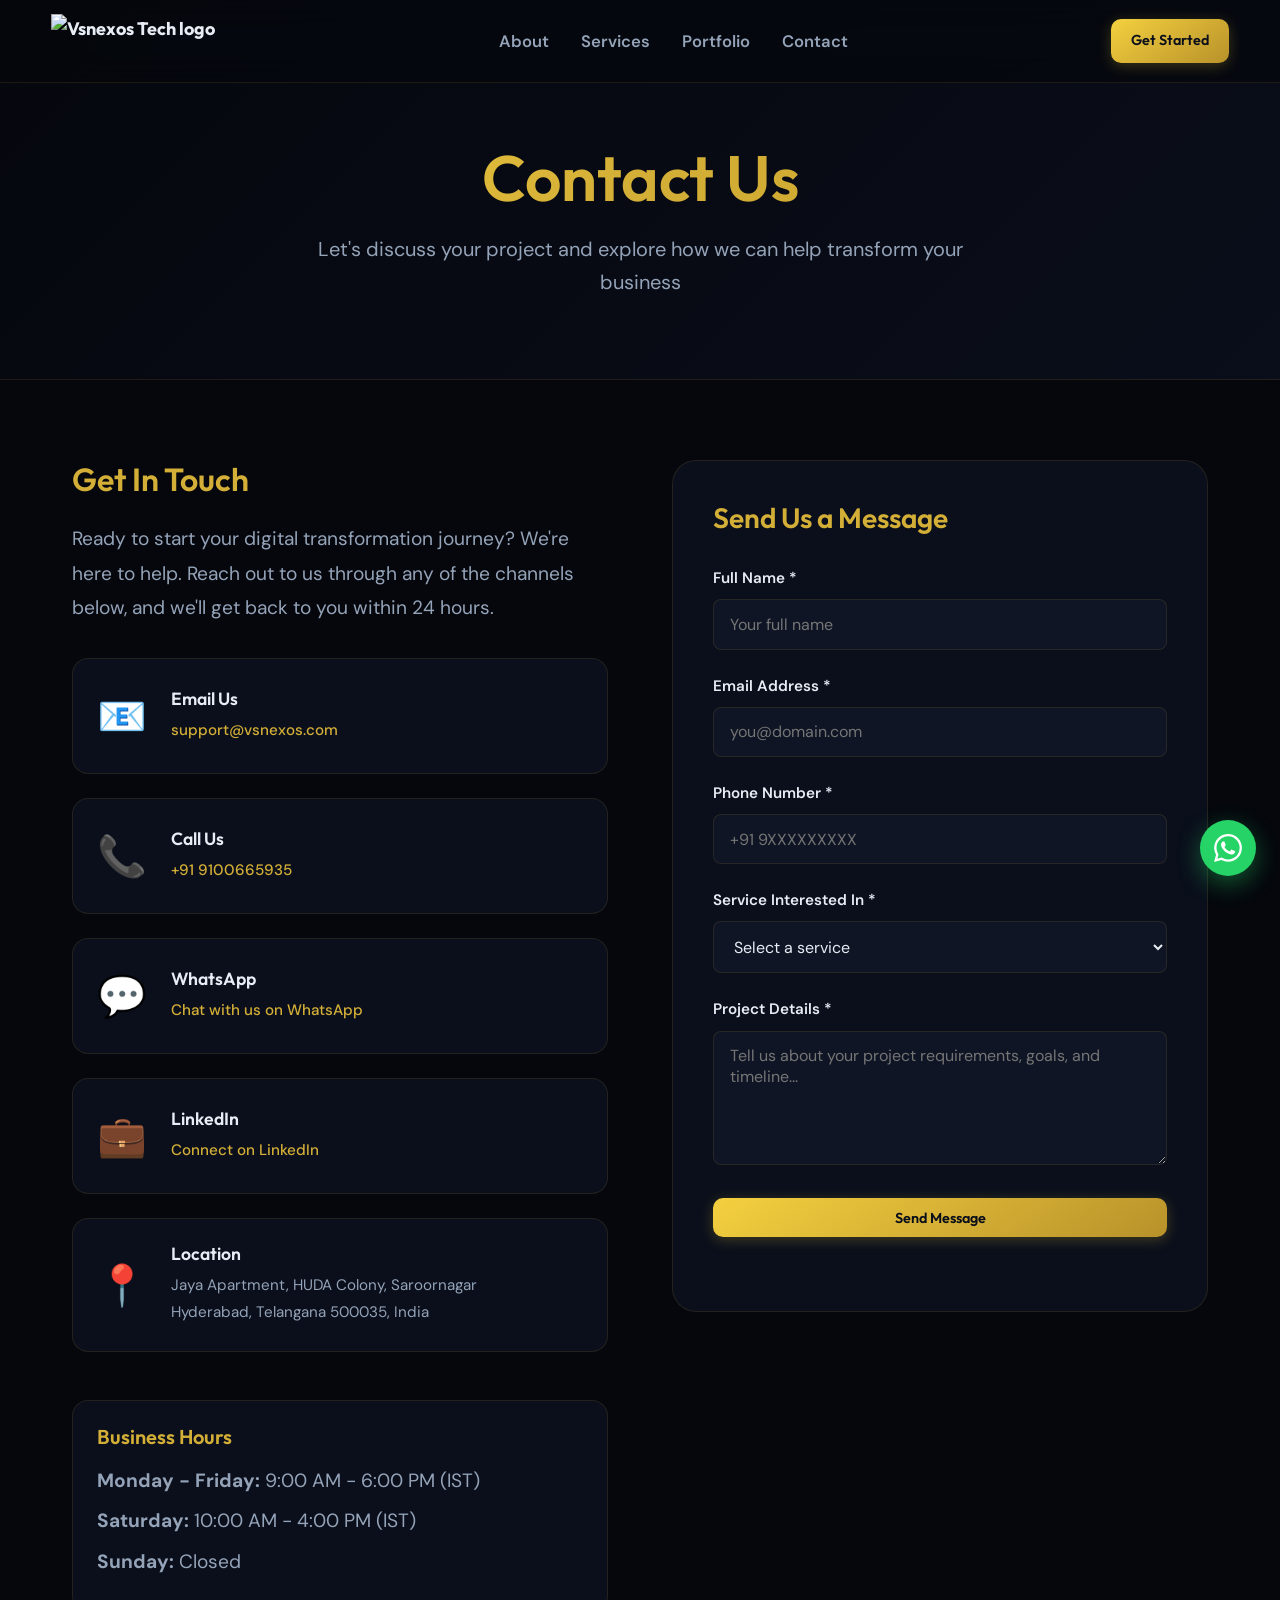
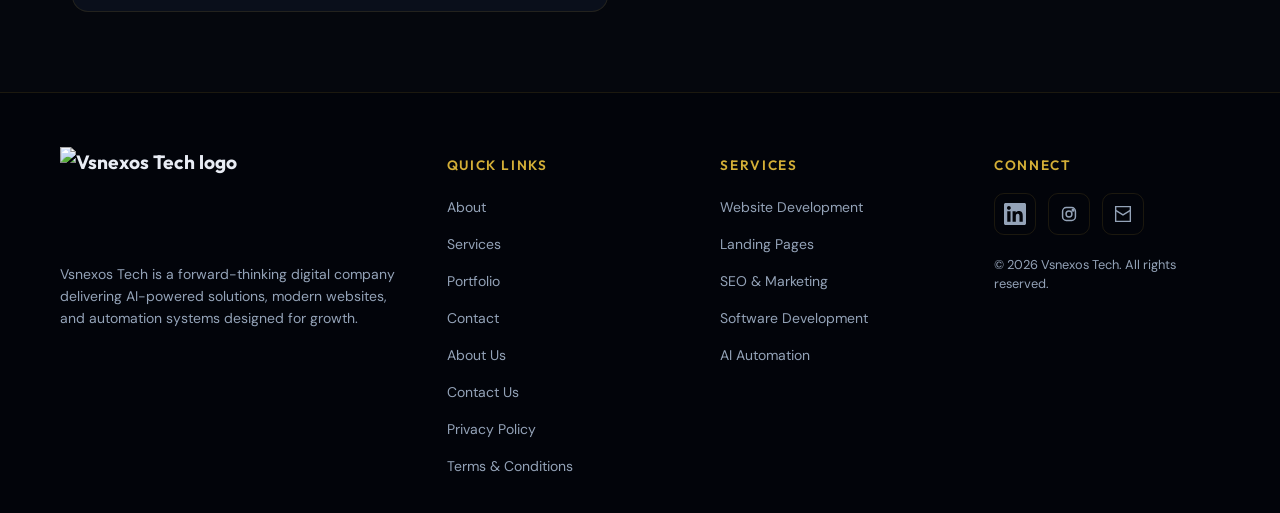
==== contact.html @ a29ba412 "Your commit message" ====
<!DOCTYPE html>
<html lang="en">

<head>
  <!-- Google Analytics Tracking -->
  <script async src="https://www.googletagmanager.com/gtag/js?id=G-90NZMY8QQN"></script>
  <script>
    window.dataLayer = window.dataLayer || [];
    function gtag(){dataLayer.push(arguments);}
    gtag('js', new Date());
    gtag('config', 'G-90NZMY8QQN');
  </script>

  <meta charset="UTF-8" />
  <meta name="viewport" content="width=device-width, initial-scale=1.0" />
  <meta http-equiv="X-UA-Compatible" content="IE=edge" />

  <!-- Primary SEO -->
  <title>Contact Us | Vsnexos Tech | Get In Touch</title>
  <meta name="description"
    content="Contact Vsnexos Tech for your web development and software engineering needs. Reach out via email, phone, or WhatsApp for a free consultation." />
  <meta name="keywords" content="contact Vsnexos Tech, web development inquiry, software development contact, Hyderabad" />
  <meta name="author" content="Vsnexos Tech" />
  <meta name="robots" content="index, follow" />
  <meta name="theme-color" content="#0a0e1a" />
  <link rel="canonical" href="https://vsnexos.com/contact.html" />

  <!-- Geo tags -->
  <meta name="geo.region" content="IN-TG" />
  <meta name="geo.placename" content="Hyderabad" />
  <meta name="geo.position" content="17.375266;78.486672" />
  <meta name="ICBM" content="17.375266, 78.486672" />

  <!-- Open Graph -->
  <meta property="og:type" content="website" />
  <meta property="og:url" content="https://vsnexos.com/contact.html" />
  <meta property="og:title" content="Contact Us | Vsnexos Tech" />
  <meta property="og:description" content="Get in touch with Vsnexos Tech for your digital transformation needs." />
  <meta property="og:image" content="https://vsnexos.com/assets/vsnexos-og-image.jpg" />
  <meta property="og:locale" content="en_IN" />
  <meta property="og:site_name" content="Vsnexos Tech" />

  <!-- Twitter Card -->
  <meta name="twitter:card" content="summary_large_image" />
  <meta name="twitter:url" content="https://vsnexos.com/contact.html" />
  <meta name="twitter:title" content="Contact Us | Vsnexos Tech" />
  <meta name="twitter:description" content="Get in touch with Vsnexos Tech for your digital transformation needs." />
  <meta name="twitter:image" content="https://vsnexos.com/assets/vsnexos-twitter-image.jpg" />

  <!-- Preconnect performance -->
  <link rel="preconnect" href="https://fonts.googleapis.com" />
  <link rel="preconnect" href="https://fonts.gstatic.com" crossorigin />
  <link
    href="https://fonts.googleapis.com/css2?family=DM+Sans:ital,opsz,wght@0,9..40,400;0,9..40,500;0,9..40,600;0,9..40,700;1,9..40,400&family=Outfit:wght@400;500;600;700&display=swap"
    rel="stylesheet" />

  <!-- Favicon -->
  <link rel="icon" type="image/svg+xml" href="assets/Vsnexos-logo-svg.svg" />

  <link rel="stylesheet" href="https://unpkg.com/aos@2.3.4/dist/aos.css" />
  <link rel="stylesheet" href="css/styles.css" />
  
  <style>
    .page-header {
      padding: 140px 0 80px;
      background: linear-gradient(135deg, var(--bg-deep) 0%, var(--bg-navy) 100%);
      border-bottom: 1px solid var(--border);
    }
    
    .page-header__title {
      font-size: clamp(2.5rem, 5vw, 4rem);
      text-align: center;
      margin-bottom: 1rem;
    }
    
    .page-header__subtitle {
      font-size: 1.25rem;
      color: var(--text-muted);
      text-align: center;
      max-width: 700px;
      margin: 0 auto;
    }
    
    .contact-section {
      padding: 80px 0;
    }
    
    .contact-grid {
      display: grid;
      grid-template-columns: 1fr 1fr;
      gap: 4rem;
      max-width: 1200px;
      margin: 0 auto;
    }
    
    @media (max-width: 968px) {
      .contact-grid {
        grid-template-columns: 1fr;
        gap: 3rem;
      }
    }
    
    .contact-info h2 {
      font-size: 2rem;
      margin-bottom: 1.5rem;
      color: var(--gold);
    }
    
    .contact-info p {
      color: var(--text-muted);
      line-height: 1.8;
      margin-bottom: 2rem;
    }
    
    .contact-methods {
      display: flex;
      flex-direction: column;
      gap: 1.5rem;
    }
    
    .contact-method {
      background: var(--surface);
      border: 1px solid var(--border);
      border-radius: var(--radius);
      padding: 1.5rem;
      display: flex;
      align-items: center;
      gap: 1.5rem;
      transition: transform 0.2s ease, box-shadow 0.2s ease;
    }
    
    .contact-method:hover {
      transform: translateX(5px);
      box-shadow: 0 5px 20px rgba(212, 175, 55, 0.1);
    }
    
    .contact-method__icon {
      font-size: 2.5rem;
      flex-shrink: 0;
    }
    
    .contact-method__content h3 {
      font-size: 1.1rem;
      margin-bottom: 0.5rem;
      color: var(--text);
    }
    
    .contact-method__content p {
      margin: 0;
      color: var(--text-muted);
      font-size: 0.95rem;
    }
    
    .contact-method__content a {
      color: var(--gold);
      text-decoration: none;
      font-weight: 500;
    }
    
    .contact-method__content a:hover {
      color: var(--gold-bright);
    }
    
    .contact-form-wrapper {
      background: var(--surface);
      border: 1px solid var(--border);
      border-radius: var(--radius-lg);
      padding: 2.5rem;
    }
    
    .contact-form-wrapper h2 {
      font-size: 1.75rem;
      margin-bottom: 2rem;
      color: var(--gold);
    }
    
    .form-row {
      margin-bottom: 1.5rem;
    }
    
    .form-row label {
      display: block;
      margin-bottom: 0.5rem;
      font-weight: 600;
      color: var(--text);
      font-size: 0.95rem;
    }
    
    .form-row input,
    .form-row select,
    .form-row textarea {
      width: 100%;
      padding: 0.85rem 1rem;
      background: var(--bg-elevated);
      border: 1px solid var(--border);
      border-radius: 8px;
      color: var(--text);
      font-family: var(--font-body);
      font-size: 1rem;
      transition: border-color 0.2s ease;
    }
    
    .form-row input:focus,
    .form-row select:focus,
    .form-row textarea:focus {
      outline: none;
      border-color: var(--gold);
    }
    
    .form-row textarea {
      resize: vertical;
      min-height: 120px;
    }
    
    .back-link {
      display: inline-flex;
      align-items: center;
      gap: 0.5rem;
      color: var(--gold);
      font-weight: 600;
      margin-bottom: 2rem;
      transition: gap 0.2s ease;
    }
    
    .back-link:hover {
      gap: 0.75rem;
    }
    
    .business-hours {
      margin-top: 3rem;
      padding: 1.5rem;
      background: var(--surface);
      border: 1px solid var(--border);
      border-radius: var(--radius);
    }
    
    .business-hours h3 {
      font-size: 1.25rem;
      margin-bottom: 1rem;
      color: var(--gold);
    }
    
    .business-hours p {
      color: var(--text-muted);
      margin: 0.5rem 0;
      line-height: 1.7;
    }
  </style>
</head>

<body>
  <!-- Loading screen -->
  <div id="page-loader" class="page-loader" aria-hidden="true">
    <div class="page-loader__inner">
      <div class="page-loader__logo-circle" aria-hidden="true">
        <img src="assets/Vsnexos-logo-svg.svg" alt="Vsnexos Tech logo" class="page-loader__logo-img" width="140"
          height="auto" />
      </div>
      <div class="page-loader__bar" role="progressbar" aria-label="Loading"></div>
    </div>
  </div>

  <!-- Scroll progress -->
  <div id="scroll-progress" class="scroll-progress" aria-hidden="true"></div>

  <!-- Header -->
  <header id="site-header" class="site-header">
    <div class="site-header__inner">
      <a href="index.html" class="site-header__brand">
        <img src="assets/Vsnexos-logo-svg.svg" alt="Vsnexos Tech logo" class="site-header__logo" width="185" height="55"
          loading="eager" decoding="async" />
      </a>
      <nav class="site-nav" aria-label="Primary">
        <ul class="site-nav__list">
          <li><a href="about.html">About</a></li>
          <li><a href="services.html">Services</a></li>
          <li><a href="portfolio.html">Portfolio</a></li>
          <li><a href="contact.html">Contact</a></li>
        </ul>
      </nav>
      <div class="site-header__actions">
        <a href="contact.html" class="btn btn--primary">Get Started</a>
        <button type="button" class="site-header__toggle" id="nav-toggle" aria-expanded="false"
          aria-controls="mobile-nav" aria-label="Open menu">
          <span></span><span></span><span></span>
        </button>
      </div>
    </div>
  </header>

  <main id="main-content">
    <!-- Page Header -->
    <section class="page-header">
      <div class="container">
        <h1 class="page-header__title text-gradient">Contact Us</h1>
        <p class="page-header__subtitle">Let's discuss your project and explore how we can help transform your business</p>
      </div>
    </section>

    <!-- Contact Section -->
    <section class="contact-section">
      <div class="container">
        <div class="contact-grid">
          <!-- Contact Information -->
          <div class="contact-info" data-aos="fade-right">
           
            <h2>Get In Touch</h2>
            <p>Ready to start your digital transformation journey? We're here to help. Reach out to us through any of the channels below, and we'll get back to you within 24 hours.</p>
            
            <div class="contact-methods">
              <div class="contact-method">
                <div class="contact-method__icon">📧</div>
                <div class="contact-method__content">
                  <h3>Email Us</h3>
                  <p><a href="mailto:support@vsnexos.com">support@vsnexos.com</a></p>
                </div>
              </div>
              
              <div class="contact-method">
                <div class="contact-method__icon">📞</div>
                <div class="contact-method__content">
                  <h3>Call Us</h3>
                  <p><a href="tel:+919100665935">+91 9100665935</a></p>
                </div>
              </div>
              
              <div class="contact-method">
                <div class="contact-method__icon">💬</div>
                <div class="contact-method__content">
                  <h3>WhatsApp</h3>
                  <p><a href="https://wa.me/919100665935" target="_blank" rel="noopener noreferrer">Chat with us on WhatsApp</a></p>
                </div>
              </div>
              
              <div class="contact-method">
                <div class="contact-method__icon">💼</div>
                <div class="contact-method__content">
                  <h3>LinkedIn</h3>
                  <p><a href="https://www.linkedin.com/in/vsnexos-digital-solutions/" target="_blank" rel="noopener noreferrer">Connect on LinkedIn</a></p>
                </div>
              </div>
              
              <div class="contact-method">
                <div class="contact-method__icon">📍</div>
                <div class="contact-method__content">
                  <h3>Location</h3>
                  <p>Jaya Apartment, HUDA Colony, Saroornagar<br>Hyderabad, Telangana 500035, India</p>
                </div>
              </div>
            </div>
            
            <div class="business-hours">
              <h3>Business Hours</h3>
              <p><strong>Monday - Friday:</strong> 9:00 AM - 6:00 PM (IST)</p>
              <p><strong>Saturday:</strong> 10:00 AM - 4:00 PM (IST)</p>
              <p><strong>Sunday:</strong> Closed</p>
            </div>
          </div>
          
          <!-- Contact Form -->
          <div class="contact-form-wrapper" data-aos="fade-left">
            <h2>Send Us a Message</h2>
            <form id="contact-form" novalidate>
              <div class="form-row">
                <label for="name">Full Name *</label>
                <input id="name" name="name" type="text" required placeholder="Your full name" />
              </div>
              
              <div class="form-row">
                <label for="email">Email Address *</label>
                <input id="email" name="email" type="email" required placeholder="you@domain.com" />
              </div>
              
              <div class="form-row">
                <label for="phone">Phone Number *</label>
                <input id="phone" name="phone" type="tel" required placeholder="+91 9XXXXXXXXX" />
              </div>
              
              <div class="form-row">
                <label for="service_type">Service Interested In *</label>
                <select id="service_type" name="service_type" required>
                  <option value="">Select a service</option>
                  <option value="Website Development">Website Development</option>
                  <option value="Landing Page">Landing Page Design</option>
                  <option value="SEO & Marketing">SEO & Digital Marketing</option>
                  <option value="Software Development">Custom Software Development</option>
                  <option value="AI Automation">AI & Automation Solutions</option>
                  <option value="Cloud Architecture">Cloud Architecture</option>
                  <option value="Other">Other</option>
                </select>
              </div>
              
              <div class="form-row">
                <label for="message">Project Details *</label>
                <textarea id="message" name="message" rows="5" required placeholder="Tell us about your project requirements, goals, and timeline..."></textarea>
              </div>
              
              <button class="btn btn--primary btn--full" type="submit">Send Message</button>
              <p class="contact-form__fineprint" id="form-status" role="status" aria-live="polite"></p>
            </form>
          </div>
        </div>
      </div>
    </section>
  </main>

  <!-- Footer -->
  <footer class="site-footer">
    <div class="container site-footer__grid">
      <div class="site-footer__brand-block">
        <a href="index.html" class="site-footer__brand">
          <img src="assets/Vsnexos-logo-svg.svg" alt="Vsnexos Tech logo" class="footer-logo-large" loading="lazy"
            decoding="async" />
        </a>
        <p class="site-footer__tagline">Vsnexos Tech is a forward-thinking digital company delivering AI-powered
          solutions, modern websites, and automation systems designed for growth.</p>
      </div>
      <div>
        <h4 class="site-footer__heading">Quick links</h4>
        <ul class="site-footer__links">
          <li><a href="about.html">About</a></li>
          <li><a href="services.html">Services</a></li>
          <li><a href="portfolio.html">Portfolio</a></li>
          <li><a href="contact.html">Contact</a></li>
          <li><a href="about.html">About Us</a></li>
          <li><a href="contact.html">Contact Us</a></li>
          <li><a href="privacy.html">Privacy Policy</a></li>
          <li><a href="terms.html">Terms & Conditions</a></li>
        </ul>
      </div>
      <div>
        <h4 class="site-footer__heading">Services</h4>
        <ul class="site-footer__links">
          <li><a href="index.html#services">Website Development</a></li>
          <li><a href="index.html#services">Landing Pages</a></li>
          <li><a href="index.html#services">SEO & Marketing</a></li>
          <li><a href="index.html#services">Software Development</a></li>
          <li><a href="index.html#services">AI Automation</a></li>
        </ul>
      </div>
      <div>
        <h4 class="site-footer__heading">Connect</h4>
        <div class="site-footer__social">
          <a href="https://www.linkedin.com/in/vsnexos-digital-solutions/" target="_blank" rel="noopener noreferrer"
            aria-label="LinkedIn">
            <svg viewBox="0 0 24 24" width="22" height="22" fill="currentColor" aria-hidden="true">
              <path
                d="M20.447 20.452h-3.554v-5.569c0-1.328-.027-3.037-1.852-3.037-1.853 0-2.136 1.445-2.136 2.939v5.667H9.351V9h3.414v1.561h.046c.477-.9 1.637-1.85 3.37-1.85 3.601 0 4.267 2.37 4.267 5.455v6.286zM5.337 7.433c-1.144 0-2.063-.926-2.063-2.065 0-1.138.92-2.063 2.063-2.063 1.14 0 2.064.925 2.064 2.063 0 1.139-.925 2.065-2.064 2.065zm1.782 13.019H3.555V9h3.564v11.452zM22.225 0H1.771C.792 0 0 .774 0 1.729v20.542C0 23.227.792 24 1.771 24h20.451C23.2 24 24 23.227 24 22.271V1.729C24 .774 23.2 0 22.222 0h.003z" />
            </svg>
          </a>
          <a href="https://www.instagram.com/vsnexos/" aria-label="Instagram">
            <svg viewBox="0 0 24 24" width="22" height="22" fill="none" stroke="currentColor" stroke-width="1.6"
              stroke-linecap="round" stroke-linejoin="round" aria-hidden="true">
              <rect x="5" y="5" width="14" height="14" rx="4" />
              <circle cx="12" cy="12" r="3.2" />
              <circle cx="16.4" cy="7.8" r="0.9" />
            </svg>
          </a>
          <a href="mailto:vsnexostech@gmail.com" aria-label="Email">
            <svg viewBox="0 0 24 24" width="22" height="22" fill="none" stroke="currentColor" stroke-width="1.5"
              aria-hidden="true">
              <path d="M4 4h16v16H4z" />
              <path d="M4 8l8 5 8-5" />
            </svg>
          </a>
        </div>
        <p class="site-footer__copy">© <span id="year"></span> Vsnexos Tech. All rights reserved.</p>
      </div>
    </div>
  </footer>

  <!-- WhatsApp -->
  <a href="https://wa.me/919100665935" class="whatsapp-float" target="_blank" rel="noopener noreferrer"
    title="Chat with us" aria-label="Chat on WhatsApp">
    <svg viewBox="0 0 24 24" width="28" height="28" fill="currentColor" aria-hidden="true">
      <path
        d="M17.472 14.382c-.297-.149-1.758-.867-2.03-.967-.273-.099-.471-.148-.67.15-.197.297-.767.966-.94 1.164-.173.199-.347.223-.644.075-.297-.15-1.255-.463-2.39-1.475-.883-.788-1.48-1.761-1.653-2.059-.173-.297-.018-.458.13-.606.134-.133.298-.347.446-.52.149-.174.198-.298.298-.497.099-.198.05-.371-.025-.52-.075-.149-.669-1.612-.916-2.207-.242-.579-.487-.5-.669-.51-.173-.008-.371-.01-.57-.01-.198 0-.52.074-.792.372-.272.297-1.04 1.016-1.04 2.479 0 1.462 1.065 2.875 1.213 3.074.149.198 2.096 3.2 5.077 4.487.709.306 1.262.489 1.694.625.712.227 1.36.195 1.871.118.571-.085 1.758-.719 2.006-1.413.248-.694.248-1.289.173-1.413-.074-.124-.272-.198-.57-.347m-5.421 7.403h-.004a9.87 9.87 0 01-5.031-1.378l-.361-.214-3.741.982.998-3.648-.235-.374a9.86 9.86 0 01-1.51-5.26c.001-5.45 4.436-9.884 9.888-9.884 2.64 0 5.122 1.03 6.988 2.898a9.825 9.825 0 012.893 6.994c-.003 5.45-4.437 9.884-9.885 9.884m8.413-18.297A11.815 11.815 0 0012.05 0C5.495 0 .16 5.335.157 11.892c0 2.096.547 4.142 1.588 5.945L.057 24l6.305-1.654a11.882 11.882 0 005.683 1.448h.005c6.554 0 11.89-5.335 11.893-11.893a11.821 11.821 0 00-3.48-8.413z" />
    </svg>
  </a>

  <!-- Back to top -->
  <button type="button" id="back-to-top" class="back-to-top" aria-label="Back to top" hidden>
    <svg viewBox="0 0 24 24" width="22" height="22" fill="none" stroke="currentColor" stroke-width="2"
      aria-hidden="true">
      <path d="M12 19V5M5 12l7-7 7 7" />
    </svg>
  </button>

  <!-- Scripts -->
  <script src="https://unpkg.com/aos@2.3.4/dist/aos.js"></script>
  <script src="https://cdnjs.cloudflare.com/ajax/libs/gsap/3.12.5/gsap.min.js"></script>
  <script src="https://cdnjs.cloudflare.com/ajax/libs/gsap/3.12.5/ScrollTrigger.min.js"></script>
  <script src="https://cdnjs.cloudflare.com/ajax/libs/three.js/r128/three.min.js"></script>
  <script src="js/cfg.js"></script>
  <script src="js/main.js"></script>
</body>

</html>
---- css/styles.css ----
/* ==========================================================================
   Vsnexos Tech — Premium corporate landing (dark + gold)
   ========================================================================== */

:root {
  --bg-deep: #05070d;
  --bg-navy: #0a0e1a;
  --bg-elevated: #0f1524;
  --surface: rgba(15, 21, 36, 0.65);
  --border: rgba(212, 175, 55, 0.12);
  --gold: #d4af37;
  --gold-bright: #f4d03f;
  --gold-dim: rgba(212, 175, 55, 0.35);
  --text: #e8ecf4;
  --text-muted: #94a3b8;
  --shadow-soft: 0 25px 50px -12px rgba(0, 0, 0, 0.45);
  --radius: 16px;
  --radius-lg: 24px;
  --font-display: "Outfit", system-ui, sans-serif;
  --font-body: "DM Sans", system-ui, sans-serif;
  --header-h: 83px;
  --header-h-mobile: 70px;
  --header-h-desktop: 80px;
}

*,
*::before,
*::after {
  box-sizing: border-box;
}

html {
  scroll-behavior: smooth;
  width: 100%;
  max-width: 100%;
  overflow-x: hidden;
}

body {
  margin: 0;
  width: 100%;
  max-width: 100%;
  font-family: var(--font-body);
  font-size: 1.2rem;
  line-height: 1.65;
  color: var(--text);
  background: var(--bg-deep);
  overflow-x: hidden;
  word-wrap: break-word;
  overflow-wrap: break-word;
}

img {
  max-width: 100%;
  height: auto;
  display: block;
}

a {
  color: var(--gold);
  text-decoration: none;
  transition: color 0.2s ease, opacity 0.2s ease;
}

a:hover {
  color: var(--gold-bright);
}

h1,
h2,
h3,
h4 {
  font-family: var(--font-display);
  font-weight: 600;
  line-height: 1.2;
  margin: 0 0 0.5em;
}

#main-content {
  max-width: 100%;
  overflow-x: hidden;
}

.container {
  width: 100%;
  max-width: min(1200px, 100%);
  margin: 0 auto;
  padding: 0 clamp(16px, 3vw, 2rem);
  box-sizing: border-box;
}


.text-gold {
  color: var(--gold);
}

.text-gradient {
  background: linear-gradient(135deg, var(--gold-bright) 0%, var(--gold) 50%, #c9a227 100%);
  -webkit-background-clip: text;
  background-clip: text;
  color: transparent;
}

/* ----- Loader ----- */
.page-loader {
  position: fixed;
  top: 0;
  left: 0;
  width: 100%;
  height: 100vh;
  height: 100dvh;
  z-index: 9999;
  display: flex;
  align-items: center;
  justify-content: center;
  background: #0a0a0f;
  background: var(--bg-deep);
  transition: opacity 0.55s ease, visibility 0.55s ease;
  animation: pageLoaderFadeIn 0.45s ease forwards;
}

.page-loader.is-done {
  opacity: 0;
  visibility: hidden;
  pointer-events: none;
}

.page-loader__inner {
  display: flex;
  flex-direction: column;
  align-items: center;
  justify-content: center;
  text-align: center;
}

.page-loader__logo-circle {
  width: 180px;
  height: 180px;
  margin: 0 auto 1.5rem;
  border-radius: 50%;
  border: 2px solid rgba(212, 175, 55, 0.35);
  background: rgba(15, 21, 36, 0.85);
  display: flex;
  align-items: center;
  justify-content: center;
  box-shadow:
    0 0 0 3px rgba(212, 175, 55, 0.05),
    0 14px 50px rgba(212, 175, 55, 0.15);
  transition: transform 0.25s ease, box-shadow 0.25s ease, border-color 0.25s ease;
  animation: circleGlow 1.6s ease-in-out infinite, logoPulse 3s infinite alternate;
}

.page-loader__logo-img {
  width: 140px;
  height: auto;
  object-fit: contain;
  transform: translateY(3px) translateX(2px);
  animation: brandTextFadeIn 0.8s ease forwards;
}

@keyframes pageLoaderFadeIn {
  from {
    opacity: 0;
  }

  to {
    opacity: 1;
  }
}

.page-loader__logo-circle:hover {
  transform: translateY(-2px) scale(1.02);
  border-color: rgba(212, 175, 55, 0.6);
  box-shadow:
    0 0 0 6px rgba(212, 175, 55, 0.08),
    0 22px 70px rgba(0, 0, 0, 0.6);
}

.page-loader__brand-text {
  font-family: var(--font-display);
  font-size: 2rem;
  font-weight: 700;
  color: #e8ecf4;
  letter-spacing: 0.02em;
  white-space: nowrap;
  animation: brandTextFadeIn 0.8s ease forwards;
  opacity: 0;
  transform: scale(0.95);
}

@keyframes brandTextFadeIn {
  from {
    opacity: 0;
    transform: scale(0.95);
  }
  to {
    opacity: 1;
    transform: scale(1);
  }
}

.page-loader__brand-text .text-gold {
  color: var(--gold-bright);
  font-weight: 700;
}

@media (max-width: 480px) {
  .page-loader__logo-circle {
    min-width: 160px;
    padding: 1.2rem 1.5rem;
  }

  .page-loader__brand-text {
    font-size: 1.6rem;
  }
}

.page-loader__bar {
  width: 160px;
  height: 3px;
  margin: 0 auto;
  border-radius: 999px;
  background: linear-gradient(90deg, transparent, var(--gold), transparent);
  background-size: 200% 100%;
  animation: shimmer 1.2s ease infinite;
}

@keyframes logoPulse {

  0%,
  100% {
    transform: scale(1);
    opacity: 1;
  }

  50% {
    transform: scale(1.04);
    opacity: 0.92;
  }
}

@keyframes circleGlow {

  0%,
  100% {
    transform: translateY(0) scale(1);
    box-shadow:
      0 0 0 3px rgba(212, 175, 55, 0.05),
      0 14px 40px rgba(0, 0, 0, 0.4);
  }

  50% {
    transform: translateY(-2px) scale(1.01);
    box-shadow:
      0 0 0 5px rgba(212, 175, 55, 0.08),
      0 20px 55px rgba(0, 0, 0, 0.5);
  }
}

@keyframes shimmer {
  0% {
    background-position: 200% 0;
  }

  100% {
    background-position: -200% 0;
  }
}

/* ----- Scroll progress ----- */
.scroll-progress {
  position: fixed;
  top: 0;
  left: 0;
  height: 3px;
  width: 0%;
  z-index: 10001;
  background: linear-gradient(90deg, var(--gold), var(--gold-bright));
  box-shadow: 0 0 12px rgba(244, 208, 63, 0.5);
  pointer-events: none;
}

/* ----- Header ----- */
.site-header {
  position: fixed;
  top: 0;
  left: 0;
  right: 0;
  z-index: 1000;
  width: 100%;
  max-width: 100%;
  height: var(--header-h);
  display: flex;
  align-items: center;
  background: rgba(5, 7, 13, 0.72);
  backdrop-filter: blur(16px);
  -webkit-backdrop-filter: blur(16px);
  border-bottom: 1px solid var(--border);
  transition: background 0.3s ease, box-shadow 0.3s ease;
}

.site-header.is-scrolled {
  background: rgba(5, 7, 13, 0.88);
  box-shadow: var(--shadow-soft);
}

.site-header__inner {
  display: flex;
  align-items: center;
  justify-content: space-between;
  gap: clamp(0.5rem, 1.5vw, 1rem);
  width: 100%;
  max-width: 100%;
  margin: 0 auto;
  padding: 0 clamp(16px, 4vw, 4rem);
  min-width: 0;
  box-sizing: border-box;
}

@media (min-width: 768px) {
  .site-header__inner {
    padding: 0 clamp(24px, 4vw, 4rem);
  }
}

.site-header__brand {
  display: flex;
  align-items: center;
  gap: 0.65rem;
  color: var(--text);
  font-family: var(--font-display);
  font-weight: 700;
  font-size: clamp(1rem, 1.5vw, 1.125rem);
  min-width: 0;
  flex-shrink: 1;
}

.site-header__logo {
  width: auto;
  max-width: 240px;
  height: 55px;
  border-radius: 0;
  border: none;
  background: transparent;
  box-shadow: none;
  object-fit: contain;
  object-position: left center;
}

.site-nav {
  display: none;
}

@media (min-width: 1024px) {
  .site-nav {
    display: block;
    min-width: 0;
    flex: 1 1 auto;
  }
}

.site-nav__list {
  display: flex;
  flex-wrap: wrap;
  gap: clamp(1.5rem, 2.5vw, 3rem);
  list-style: none;
  margin: 0;
  padding: 0;
  justify-content: center;
  row-gap: 0.5rem;
}

.site-nav__list a {
  color: var(--text-muted);
  font-size: clamp(0.95rem, 1.3vw, 1.15rem);
  font-weight: 600;
  white-space: nowrap;
}

.site-nav__list a:hover {
  color: var(--gold);
}

.site-header__actions {
  display: flex;
  align-items: center;
  gap: 0.5rem;
}

@media (max-width: 1023px) {

  .site-header__actions .btn--ghost,
  .site-header__actions .btn--primary {
    display: none;
  }
}

.site-header__toggle {
  display: flex;
  flex-direction: column;
  justify-content: center;
  gap: 5px;
  width: 44px;
  height: 44px;
  padding: 0;
  border: 1px solid var(--border);
  border-radius: 10px;
  background: var(--surface);
  cursor: pointer;
}

.site-header__toggle span {
  display: block;
  height: 2px;
  width: 20px;
  margin: 0 auto;
  background: var(--gold);
  border-radius: 2px;
  transition: transform 0.3s ease, opacity 0.3s ease;
}

.site-header__toggle[aria-expanded="true"] span:nth-child(1) {
  transform: translateY(7px) rotate(45deg);
}

.site-header__toggle[aria-expanded="true"] span:nth-child(2) {
  opacity: 0;
}

.site-header__toggle[aria-expanded="true"] span:nth-child(3) {
  transform: translateY(-7px) rotate(-45deg);
}

@media (min-width: 1024px) {
  .site-header__toggle {
    display: none;
  }
}

.mobile-nav {
  position: fixed;
  top: var(--header-h);
  left: 0;
  right: 0;
  bottom: 0;
  padding: 1rem 1.25rem 1.5rem;
  background: rgba(5, 7, 13, 0.98);
  border-top: 1px solid var(--border);
  backdrop-filter: blur(12px);
  z-index: 1000;
  overflow-y: auto;
  opacity: 1;
  transition: opacity 0.3s ease;
}

.mobile-nav nav {
  display: flex;
  flex-direction: column;
  gap: 0.75rem;
}

/* General mobile nav links - but don't override .btn-nav styles */
.mobile-nav nav:not(.mobile-nav__links) a {
  color: var(--text);
  font-weight: 500;
  padding: 0.5rem 0;
  border-bottom: 1px solid rgba(255, 255, 255, 0.06);
}

.mobile-nav[hidden] {
  display: none;
}

/* ----- Buttons ----- */
.btn {
  display: inline-flex;
  align-items: center;
  justify-content: center;
  gap: 0.5rem;
  padding: 0.65rem 1.25rem;
  font-family: var(--font-display);
  font-size: 0.9rem;
  font-weight: 600;
  border-radius: 10px;
  border: none;
  cursor: pointer;
  transition: transform 0.2s ease, box-shadow 0.2s ease, background 0.2s ease;
}

.btn--primary {
  background: linear-gradient(145deg, var(--gold-bright), #b8922a);
  color: #0a0e1a;
  box-shadow: 0 3px 14px rgba(212, 175, 55, 0.28);
}

.btn--primary:hover {
  transform: translateY(-2px);
  box-shadow:
    0 8px 26px rgba(212, 175, 55, 0.42),
    0 0 0 1px rgba(212, 175, 55, 0.14);
  color: #0a0e1a;
}

/* Mirror/Glass Theme Buttons */
.btn--mirror {
  backdrop-filter: blur(12px);
  -webkit-backdrop-filter: blur(12px);
  padding: 1rem 2.25rem;
  display: inline-flex;
  align-items: center;
  gap: 0.75rem;
  font-weight: 600;
  letter-spacing: 0.5px;
  transition: all 0.3s cubic-bezier(0.4, 0, 0.2, 1);
  position: relative;
  overflow: hidden;
}

.btn--mirror::before {
  content: '';
  position: absolute;
  top: 0;
  left: -100%;
  width: 100%;
  height: 100%;
  background: linear-gradient(90deg, transparent, rgba(255, 255, 255, 0.3), transparent);
  transition: left 0.5s ease;
}

.btn--mirror:hover::before {
  left: 100%;
}

.btn--primary.btn--mirror {
  background: linear-gradient(135deg, 
    rgba(212, 175, 55, 0.95) 0%, 
    rgba(184, 146, 42, 0.9) 50%,
    rgba(212, 175, 55, 0.95) 100%);
  border: 1px solid rgba(255, 255, 255, 0.3);
  box-shadow: 
    0 8px 32px rgba(212, 175, 55, 0.4),
    inset 0 1px 0 rgba(255, 255, 255, 0.4),
    0 0 0 1px rgba(212, 175, 55, 0.2);
}

.btn--primary.btn--mirror:hover {
  transform: translateY(-3px) scale(1.02);
  box-shadow: 
    0 12px 40px rgba(212, 175, 55, 0.6),
    inset 0 1px 0 rgba(255, 255, 255, 0.5),
    0 0 0 2px rgba(212, 175, 55, 0.3);
}

.btn--outline.btn--mirror {
  background: rgba(15, 21, 36, 0.6);
  backdrop-filter: blur(16px);
  -webkit-backdrop-filter: blur(16px);
  border: 1px solid rgba(212, 175, 55, 0.4);
  box-shadow: 
    0 4px 20px rgba(0, 0, 0, 0.3),
    inset 0 1px 0 rgba(255, 255, 255, 0.1);
}

.btn--outline.btn--mirror:hover {
  background: rgba(212, 175, 55, 0.15);
  border-color: var(--gold-bright);
  box-shadow: 
    0 8px 32px rgba(212, 175, 55, 0.3),
    inset 0 1px 0 rgba(255, 255, 255, 0.2);
  transform: translateY(-3px) scale(1.02);
}

.btn--outline {
  background: transparent;
  color: var(--text);
  border: 1px solid var(--gold-dim);
}

.btn--outline:hover {
  border-color: var(--gold);
  color: var(--gold-bright);
  transform: translateY(-2px);
}

.btn--ghost {
  background: transparent;
  color: var(--text-muted);
  border: 1px solid transparent;
}

.btn--ghost:hover {
  color: var(--gold);
}

.btn--lg {
  padding: 0.85rem 1.75rem;
  font-size: 1rem;
}

.btn--full {
  width: 100%;
}

/* ----- Glass ----- */
.glass {
  background: var(--surface);
  backdrop-filter: blur(20px);
  -webkit-backdrop-filter: blur(20px);
  border: 1px solid var(--border);
  border-radius: var(--radius);
}

.glass-card {
  background: linear-gradient(145deg, rgba(15, 21, 36, 0.85), rgba(10, 14, 26, 0.55));
  backdrop-filter: blur(20px);
  border: 1px solid var(--border);
  border-radius: var(--radius-lg);
  padding: 1.75rem;
  box-shadow: var(--shadow-soft);
}

/* ----- Hero ----- */
.hero {
  position: relative;
  min-height: auto;
  padding-top: max(80px, calc(var(--header-h) + 0.5rem));
  padding-bottom: 40px;
  display: flex;
  flex-direction: column;
  justify-content: center;
  overflow-x: hidden;
  overflow-y: visible;
}

.hero__canvas {
  position: absolute;
  inset: 0;
  width: 100%;
  height: 100%;
  z-index: 0;
}

.hero__gradient {
  position: absolute;
  inset: 0;
  z-index: 1;
  background:
    radial-gradient(ellipse 80% 60% at 50% -20%, rgba(212, 175, 55, 0.15), transparent 55%),
    radial-gradient(ellipse 60% 50% at 100% 50%, rgba(30, 58, 138, 0.12), transparent 50%),
    linear-gradient(180deg, rgba(5, 7, 13, 0.3) 0%, var(--bg-deep) 75%);
  pointer-events: none;
}

.floating-shapes {
  position: absolute;
  inset: 0;
  z-index: 2;
  pointer-events: none;
  overflow: hidden;
}

.floating-shapes__dot {
  position: absolute;
  border-radius: 50%;
  background: radial-gradient(circle, var(--gold) 0%, transparent 70%);
  opacity: 0.35;
  animation: floatY 8s ease-in-out infinite;
}

.floating-shapes__dot--1 {
  width: 120px;
  height: 120px;
  top: 15%;
  left: 8%;
  filter: blur(2px);
}

.floating-shapes__dot--2 {
  width: 80px;
  height: 80px;
  top: 55%;
  right: 12%;
  animation-delay: -2s;
}

.floating-shapes__dot--3 {
  width: 40px;
  height: 40px;
  bottom: 20%;
  left: 35%;
  animation-delay: -4s;
}

.floating-shapes__arc {
  position: absolute;
  width: 280px;
  height: 140px;
  top: 22%;
  right: 8%;
  border: 2px dashed rgba(212, 175, 55, 0.2);
  border-radius: 140px 140px 0 0;
  border-bottom: none;
  animation: floatY 10s ease-in-out infinite reverse;
}

@keyframes floatY {

  0%,
  100% {
    transform: translateY(0) rotate(0deg);
  }

  50% {
    transform: translateY(-18px) rotate(2deg);
  }
}

@keyframes contact-social-float {

  0%,
  100% {
    transform: translateY(0) rotateZ(0deg);
  }

  50% {
    transform: translateY(-7px) rotateZ(-1.2deg);
  }
}

.hero__grid {
  position: relative;
  z-index: 3;
  display: grid;
  gap: 1.75rem;
  align-items: center;
  width: 100%;
  max-width: 100%;
  min-width: 0;
  box-sizing: border-box;
}

@media (min-width: 1024px) {
  .hero {
    padding: 5.5rem 0 1rem;
    display: flex;
    align-items: center;
  }

  .hero__grid {
    grid-template-columns: 1fr;
    gap: 0;
    max-width: 960px;
    margin: 0 auto;
    text-align: center;
  }

  .hero__subtitle {
    margin: 0 auto 1.1rem;
  }

  .hero__ctas {
    justify-content: center;
  }

  .hero__stats {
    max-width: 800px;
    margin: 0 auto;
  }

  .hero__visual {
    width: 100%;
    display: flex;
    align-items: center;
    justify-content: center;
  }

  .mockup__frame {
    transform: rotateY(-5deg) rotateX(3deg) scale(0.95);
  }

  .mockup:hover .mockup__frame {
    transform: rotateY(-2deg) rotateX(2deg) scale(0.98);
  }
}

@media (max-width: 1023px) {
  .hero {
    min-height: auto;
  }
}

.hero__eyebrow {
  font-size: 0.78rem;
  font-weight: 600;
  letter-spacing: 0.18em;
  text-transform: uppercase;
  color: var(--gold);
  margin: 0 0 0.65rem;
}

.hero__title {
  font-size: clamp(2rem, 4.5vw, 3.15rem);
  font-weight: 800;
  font-family: var(--font-display);
  text-transform: uppercase;
  letter-spacing: 0.02em;
  margin: 0 0 0.65rem;
  color: var(--text);
}

.hero__title-line {
  display: block;
}

.hero__title-word {
  display: inline-block;
  opacity: 0;
  transform: translateY(20px);
  animation: stepUpReveal 0.8s cubic-bezier(0.16, 1, 0.3, 1) forwards;
}

.hero__title-line:nth-child(1) .hero__title-word:nth-child(1) { animation-delay: 0.1s; }
.hero__title-line:nth-child(1) .hero__title-word:nth-child(2) { animation-delay: 0.3s; }
.hero__title-line:nth-child(2) .hero__title-word:nth-child(1) { animation-delay: 0.5s; }
.hero__title-line:nth-child(2) .hero__title-word:nth-child(2) { animation-delay: 0.7s; }

@keyframes stepUpReveal {
  0% {
    opacity: 0;
    transform: translateY(20px);
  }

  100% {
    opacity: 1;
    transform: translateY(0);
  }
}

.hero__subtitle {
  font-size: 1.02rem;
  color: var(--text-muted);
  max-width: 36ch;
  margin: 0 0 1.1rem;
  line-height: 1.45;
}

.hero__ctas {
  display: flex;
  flex-wrap: wrap;
  gap: 0.75rem;
  margin-bottom: 1rem;
}

.hero__stats {
  display: grid;
  grid-template-columns: repeat(2, minmax(0, 1fr));
  gap: 16px;
  list-style: none;
  margin: 0;
  padding: 0;
  width: 100%;
  max-width: 100%;
}

.hero__stats li,
.hero-stat {
  display: flex;
  flex-direction: row;
  align-items: flex-start;
  gap: 14px;
  padding: 16px;
  min-height: auto;
  border-radius: 12px;
  border: 1px solid var(--border);
  background: linear-gradient(145deg, rgba(15, 21, 36, 0.6), rgba(10, 14, 26, 0.3));
  transition: transform 0.2s ease, border-color 0.2s ease, box-shadow 0.2s ease;
  box-shadow: 0 4px 12px rgba(0, 0, 0, 0.1);
}

.hero__stats li:hover {
  transform: translateY(-4px);
  border-color: rgba(212, 175, 55, 0.4);
  box-shadow: 0 8px 24px rgba(0, 0, 0, 0.25);
}

.hero-stat__icon {
  width: 38px;
  height: 38px;
  min-width: 38px;
  border-radius: 10px;
  background: rgba(212, 175, 55, 0.12);
  color: var(--gold-bright);
  display: flex;
  align-items: center;
  justify-content: center;
  margin: 0;
  flex-shrink: 0;
}

.hero-stat__body {
  flex: 1;
  min-width: 0;
}

.hero-stat__title {
  display: block;
  font-family: var(--font-display);
  color: var(--gold);
  font-size: 0.9rem;
  font-weight: 700;
  line-height: 1.3;
  margin: 0 0 0.3rem;
  white-space: nowrap;
  overflow: hidden;
  text-overflow: ellipsis;
}

.hero-stat__text {
  display: -webkit-box;
  -webkit-line-clamp: 2;
  -webkit-box-orient: vertical;
  overflow: hidden;
  font-size: 0.8rem;
  line-height: 1.45;
  color: var(--text-muted);
}

@media (max-width: 580px) {
  .hero__stats {
    grid-template-columns: 1fr;
    gap: 12px;
  }
}

/* Mockup */
.mockup {
  position: relative;
  perspective: 1000px;
}

.mockup--laptop {
  transform-style: preserve-3d;
}

.mockup__frame {
  transform: rotateY(-6deg) rotateX(4deg);
  transition: transform 0.6s ease;
}

.mockup:hover .mockup__frame {
  transform: rotateY(-2deg) rotateX(2deg) scale(1.02);
}

.mockup__screen {
  position: relative;
  border-radius: 12px 12px 0 0;
  overflow: hidden;
  border: 1px solid var(--border);
  box-shadow: 0 20px 45px rgba(0, 0, 0, 0.42);
}

.mockup__img {
  width: 100%;
  aspect-ratio: 16 / 10;
  object-fit: cover;
}

.mockup__glow {
  position: absolute;
  inset: 0;
  background: linear-gradient(135deg, rgba(212, 175, 55, 0.08), transparent 50%);
  pointer-events: none;
}

.mockup__base {
  height: 14px;
  margin: 0 auto;
  width: 70%;
  background: linear-gradient(180deg, #1e293b, #0f172a);
  border-radius: 0 0 8px 8px;
  box-shadow: 0 12px 24px rgba(0, 0, 0, 0.4);
}

.mockup__float-card {
  position: absolute;
  bottom: 12%;
  left: -8%;
  padding: 0.85rem 1.25rem;
  border-radius: 12px;
  animation: floatY 6s ease-in-out infinite;
}

.mockup__float-label {
  display: block;
  font-size: 0.7rem;
  text-transform: uppercase;
  letter-spacing: 0.1em;
  color: var(--text-muted);
}

.mockup__float-value {
  font-family: var(--font-display);
  font-size: 1.5rem;
  font-weight: 700;
  color: var(--gold-bright);
}

/* ----- General Sections ----- */
.section {
  padding: 2.5rem 0 2rem;
  position: relative;
  z-index: 1;
  max-width: 100%;
  overflow-x: hidden;
  overflow-x: clip;
  box-sizing: border-box;
}

.section--about {
  background: linear-gradient(180deg, var(--bg-deep) 0%, var(--bg-navy) 100%);
}

@media (min-width: 1024px) {
  .section--about {
    padding-top: 0;
  }
}

.section--services {
  background: var(--bg-navy);
}

.section--why {
  background: var(--bg-deep);
}

.section--process {
  background: linear-gradient(180deg, var(--bg-navy) 0%, var(--bg-deep) 100%);
}

.section--how {
  background: linear-gradient(180deg, rgba(10, 14, 26, 1) 0%, rgba(5, 7, 13, 1) 100%);
}

.section--portfolio {
  background: var(--bg-navy);
}

.section--careers {
  background: linear-gradient(180deg, var(--bg-deep) 0%, #070d18 100%);
}

.section--cta-band {
  padding: 3.25rem 0;
  background: linear-gradient(135deg, rgba(212, 175, 55, 0.12) 0%, rgba(10, 14, 26, 0.95) 50%, var(--bg-deep) 100%);
  border-top: 1px solid var(--border);
  border-bottom: 1px solid var(--border);
}

.section--contact {
  background: var(--bg-deep);
  padding-bottom: 4.25rem;
}

/* CRITICAL FIX: Perfect scroll alignment for fixed header */
#hero,
#about,
#services,
#why,
#process,
#portfolio,
#careers,
#contact {
  scroll-margin-top: 70px; /* Match mobile header height exactly */
}

@media (min-width: 481px) {
  #hero,
  #about,
  #services,
  #why,
  #process,
  #portfolio,
  #careers,
  #contact {
    scroll-margin-top: 80px; /* Match desktop header height */
  }
}

.section__header {
  text-align: center;
  max-width: 640px;
  margin: 0 auto 2rem;
}

.section__label {
  display: inline-block;
  font-size: 0.75rem;
  font-weight: 600;
  letter-spacing: 0.2em;
  text-transform: uppercase;
  color: var(--gold);
  margin-bottom: 0.75rem;
}

.section__title {
  font-size: clamp(1.75rem, 4vw, 2.5rem);
  margin-bottom: 0.75rem;
}

.section__lead {
  margin: 0;
  color: var(--text-muted);
  font-size: 1.05rem;
}

/* About grid */
.about-grid {
  display: grid;
  gap: 16px;
  width: 100%;
  max-width: 100%;
}

.about-card {
  width: 100%;
  max-width: 100%;
  margin: 0 auto;
  padding: 18px 18px;
  box-sizing: border-box;
}

@media (min-width: 768px) {
  .about-grid {
    grid-template-columns: repeat(3, minmax(0, 1fr));
    gap: 1.25rem;
  }
}

.about-card__title {
  color: var(--gold);
  font-size: 0.95rem;
  margin-bottom: 0.5rem;
}

.about-card p {
  margin: 0;
  color: var(--text-muted);
  font-size: 0.9rem;
  line-height: 1.5;
}

/* Services */
.services-grid {
  display: grid;
  gap: 1.5rem;
  grid-template-columns: 1fr;
}

@media (min-width: 768px) {
  .services-grid {
    grid-template-columns: repeat(2, 1fr);
  }
}

@media (min-width: 1024px) {
  .services-grid {
    grid-template-columns: repeat(3, 1fr);
  }
}

.service-card {
  display: flex;
  flex-direction: column;
  position: relative;
  padding: 1.5rem 1.75rem;
  border-radius: 16px;
  background: rgba(15, 21, 36, 0.4);
  border: 1px solid rgba(255, 255, 255, 0.05);
  box-shadow: 0 4px 20px rgba(0, 0, 0, 0.15);
  transition: transform 0.4s cubic-bezier(0.16, 1, 0.3, 1), box-shadow 0.4s ease, border-color 0.4s ease, background 0.4s ease;
  overflow: hidden;
  height: 100%;
}

.service-card::before {
  content: "";
  position: absolute;
  inset: 0;
  background: radial-gradient(circle at top right, rgba(212, 175, 55, 0.08), transparent 60%);
  opacity: 0;
  transition: opacity 0.4s ease;
  pointer-events: none;
}

.service-card:hover {
  transform: translateY(-6px);
  border-color: rgba(212, 175, 55, 0.4);
  box-shadow: 0 12px 30px rgba(0, 0, 0, 0.25), 0 0 20px rgba(212, 175, 55, 0.1);
  background: rgba(15, 21, 36, 0.7);
}

.service-card:hover::before {
  opacity: 1;
}

.service-card__title {
  font-family: var(--font-display);
  font-size: 1.15rem;
  font-weight: 700;
  color: var(--text);
  margin: 0 0 1rem;
  letter-spacing: 0.02em;
  line-height: 1.3;
}

/* Image / Icon container */
.service-card__visual {
  position: relative;
  width: 100%;
  height: 120px;
  border-radius: 12px;
  background: linear-gradient(135deg, rgba(212, 175, 55, 0.05) 0%, rgba(212, 175, 55, 0.15) 100%);
  border: 1px solid rgba(212, 175, 55, 0.1);
  display: flex;
  align-items: center;
  justify-content: center;
  margin-bottom: 1.15rem;
  overflow: hidden;
}

/* Subte light flare on hover */
.service-card__visual::after {
  content: "";
  position: absolute;
  top: 0;
  left: -100%;
  width: 50%;
  height: 100%;
  background: linear-gradient(90deg, transparent, rgba(255, 255, 255, 0.08), transparent);
  transform: skewX(-20deg);
  transition: left 0.6s ease;
}

.service-card:hover .service-card__visual::after {
  left: 150%;
}

.service-card__icon {
  width: 56px;
  height: 56px;
  color: var(--gold);
  filter: drop-shadow(0 2px 8px rgba(212, 175, 55, 0.4));
  transition: transform 0.4s ease;
}

.service-card:hover .service-card__icon {
  transform: scale(1.1);
}

.service-card__icon svg {
  width: 100%;
  height: 100%;
  stroke-width: 1.5;
}

.service-card__text {
  font-size: 0.95rem;
  color: var(--text-muted);
  line-height: 1.55;
  margin: 0 0 1.25rem;
  flex-grow: 1;
  /* Pushes CTA to bottom */
  display: -webkit-box;
  font-family: inherit;
  line-clamp: 3;
  -webkit-line-clamp: 3;
  -webkit-box-orient: vertical;
  overflow: hidden;
}

.service-card__link {
  display: flex;
  align-items: center;
  font-size: 0.85rem;
  font-weight: 600;
  color: var(--gold);
  text-decoration: none;
  text-transform: uppercase;
  letter-spacing: 0.05em;
  opacity: 1;
  transition: opacity 0.3s ease, transform 0.3s ease;
  margin-top: auto;
}

@media (min-width: 1024px) {
  .service-card__link {
    opacity: 0;
    transform: translateY(8px);
  }

  .service-card:hover .service-card__link {
    opacity: 1;
    transform: translateY(0);
  }
}

.service-card__arrow {
  margin-left: 6px;
  transition: transform 0.3s ease;
}

.service-card:hover .service-card__arrow {
  transform: translateX(4px);
}

/* Why */
.why-content-lead {
  max-width: 900px;
  margin-left: auto;
  margin-right: auto;
  text-align: center;
}
.why-grid {
  display: grid;
  gap: 1.5rem;
}

@media (min-width: 768px) {
  .why-grid {
    grid-template-columns: repeat(2, 1fr);
  }
}

@media (min-width: 1024px) {
  .why-grid {
    grid-template-columns: repeat(3, 1fr);
  }
}

.why-card {
  text-align: center;
  padding: 1.75rem 1.25rem;
  transition: transform 0.3s ease;
}

.why-card:hover {
  transform: translateY(-4px);
}

.why-card__icon {
  width: 56px;
  height: 56px;
  margin: 0 auto 1rem;
  display: flex;
  align-items: center;
  justify-content: center;
  border-radius: 16px;
  background: rgba(212, 175, 55, 0.12);
  color: var(--gold);
}

.why-card__icon svg {
  width: 28px;
  height: 28px;
}

.why-card__icon--pulse {
  animation: iconPulse 3s ease-in-out infinite;
}

@keyframes iconPulse {

  0%,
  100% {
    box-shadow: 0 0 0 0 rgba(212, 175, 55, 0.25);
  }

  50% {
    box-shadow: 0 0 0 12px rgba(212, 175, 55, 0);
  }
}

.why-card__title {
  font-size: 1.05rem;
  margin-bottom: 0.5rem;
}

.why-card p {
  margin: 0;
  font-size: 0.9rem;
  color: var(--text-muted);
}

/* Timeline */
.timeline {
  list-style: none;
  margin: 0;
  padding: 0;
  display: grid;
  gap: 0;
}

@media (min-width: 900px) {
  .timeline {
    grid-template-columns: repeat(5, 1fr);
    gap: 1rem;
    position: relative;
  }

  .timeline::before {
    content: "";
    position: absolute;
    top: 28px;
    left: 5%;
    right: 5%;
    height: 2px;
    background: linear-gradient(90deg, var(--gold-dim), var(--gold), var(--gold-dim));
    opacity: 0.4;
    z-index: 0;
  }
}

.timeline__item {
  position: relative;
  padding: 1.5rem;
  border-radius: var(--radius);
  border: 1px solid var(--border);
  background: rgba(15, 21, 36, 0.5);
  z-index: 1;
  transition: border-color 0.3s ease, box-shadow 0.3s ease;
}

@media (max-width: 899px) {
  .timeline__item {
    border-left: 3px solid var(--gold-dim);
    margin-left: 0.5rem;
  }
}

.timeline__item:hover {
  border-color: rgba(212, 175, 55, 0.4);
  box-shadow: 0 12px 32px rgba(0, 0, 0, 0.25);
}

.timeline__dot {
  display: none;
}

@media (min-width: 900px) {
  .timeline__dot {
    display: block;
    width: 14px;
    height: 14px;
    border-radius: 50%;
    background: var(--gold);
    margin: 0 auto 1rem;
    box-shadow: 0 0 20px rgba(212, 175, 55, 0.6);
  }
}

.timeline__step {
  font-size: 0.7rem;
  font-weight: 700;
  letter-spacing: 0.15em;
  color: var(--gold);
}

.timeline__title {
  font-size: 1.05rem;
  margin: 0.35rem 0 0.5rem;
}

.timeline__item p {
  margin: 0;
  font-size: 0.88rem;
  color: var(--text-muted);
}

/* ----- How We Work (premium workflow) ----- */
.how-header {
  margin-bottom: 2rem;
}

.how-timeline {
  position: relative;
}

.how-timeline::before {
  content: "";
  position: absolute;
  left: 50%;
  top: 0;
  bottom: 0;
  width: 2px;
  transform: translateX(-50%);
  background: linear-gradient(180deg, rgba(212, 175, 55, 0) 0%, rgba(212, 175, 55, 0.35) 15%, rgba(212, 175, 55, 0.18) 100%);
  opacity: 0.55;
  pointer-events: none;
  display: none;
}

.how-grid {
  display: grid;
  gap: 1.25rem;
  grid-template-columns: repeat(3, minmax(0, 1fr));
}

@media (min-width: 1100px) {
  .how-grid {
    grid-template-columns: repeat(4, minmax(0, 1fr));
  }
}

.work-step {
  position: relative;
  overflow: hidden;
  border-radius: 16px;
  padding: 1.25rem;
  background: linear-gradient(145deg, rgba(15, 21, 36, 0.82), rgba(10, 14, 26, 0.5));
  border: 1px solid rgba(212, 175, 55, 0.14);
  box-shadow: 0 20px 50px rgba(0, 0, 0, 0.22);
  backdrop-filter: blur(16px);
  -webkit-backdrop-filter: blur(16px);
  transition: transform 0.25s ease, border-color 0.25s ease, box-shadow 0.25s ease;
  min-height: auto;
}

.work-step::before {
  content: "";
  position: absolute;
  inset: -2px;
  background: radial-gradient(600px circle at var(--mx, 50%) var(--my, 25%), rgba(212, 175, 55, 0.16), transparent 40%);
  opacity: 0;
  transition: opacity 0.25s ease;
  pointer-events: none;
}

.work-step:hover {
  transform: translateY(-8px);
  border-color: rgba(212, 175, 55, 0.52);
  box-shadow:
    0 36px 86px rgba(0, 0, 0, 0.35),
    0 0 0 2px rgba(212, 175, 55, 0.18),
    0 0 36px rgba(244, 208, 63, 0.12);
}

.work-step:hover::before {
  opacity: 1;
}

.work-step__num {
  position: absolute;
  top: 16px;
  left: 16px;
  right: auto;
  font-family: var(--font-display);
  font-weight: 900;
  font-size: 0.95rem;
  color: rgba(244, 208, 63, 0.18);
  text-shadow: 0 0 18px rgba(212, 175, 55, 0.12);
  pointer-events: none;
}

.work-step__icon {
  width: 52px;
  height: 52px;
  border-radius: 18px;
  display: flex;
  align-items: center;
  justify-content: center;
  color: rgba(244, 208, 63, 0.95);
  background: rgba(212, 175, 55, 0.1);
  border: 1px solid rgba(212, 175, 55, 0.16);
  margin-bottom: 0.9rem;
}

.work-step__title {
  font-size: 1rem;
  /* ~16px */
  margin: 0 0 0.5rem;
}

.work-step__text {
  margin: 0;
  font-size: 0.875rem;
  /* ~14px */
  line-height: 1.55;
  color: var(--text-muted);
}

.how-cta {
  margin-top: 2rem;
}

.how-cta__inner {
  display: flex;
  align-items: center;
  justify-content: space-between;
  gap: 1.25rem;
}

.how-cta__title {
  font-size: 1.05rem;
  line-height: 1.35;
  margin: 0;
}

/* ===== Circular Workflow (How We Work) ===== */
.workflow-layout-grid {
  display: block;
}

.workflow-circle-container {
  position: relative;
  width: 100%;
  max-width: 480px;
  margin: 3rem auto 2rem;
  aspect-ratio: 1 / 1;
  display: flex;
  justify-content: center;
  align-items: center;
  touch-action: pan-y;
  /* allow page scroll, handled in JS */
}

.workflow-circle {
  position: relative;
  width: 100%;
  height: 100%;
  border-radius: 50%;
  border: 1px dashed rgba(212, 175, 55, 0.25);
  background: radial-gradient(circle, rgba(212, 175, 55, 0.04) 0%, transparent 68%);
  animation: workflowOrbit 40s linear infinite;
  box-shadow: 0 0 60px rgba(212, 175, 55, 0.05) inset;
}

.workflow-circle-container:hover .workflow-circle,
.workflow-circle-container.is-paused .workflow-circle,
.workflow-circle-container:hover .workflow-node,
.workflow-circle-container.is-paused .workflow-node {
  animation-play-state: paused;
}

@keyframes workflowOrbit {
  0% {
    transform: rotate(var(--manual-rot, 0deg));
  }

  100% {
    transform: rotate(calc(var(--manual-rot, 0deg) + 360deg));
  }
}

@keyframes counterOrbit {
  0% {
    transform: translate(-50%, -50%) rotate(calc(var(--manual-rot, 0deg) * -1));
  }

  100% {
    transform: translate(-50%, -50%) rotate(calc((var(--manual-rot, 0deg) + 360deg) * -1));
  }
}

.workflow-center-logo {
  position: absolute;
  top: 50%;
  left: 50%;
  transform: translate(-50%, -50%);
  width: 135px;
  height: 135px;
  background: rgba(15, 21, 36, 0.95);
  border: 1px solid rgba(212, 175, 55, 0.35);
  border-radius: 50%;
  display: flex;
  align-items: center;
  justify-content: center;
  z-index: 10;
  box-shadow: 0 0 30px rgba(212, 175, 55, 0.15), inset 0 0 20px rgba(212, 175, 55, 0.05);
  animation: pulseLogo 4s ease-in-out infinite alternate;
}

@keyframes pulseLogo {
  0% {
    box-shadow: 0 0 25px rgba(212, 175, 55, 0.1), inset 0 0 15px rgba(212, 175, 55, 0.05);
  }

  100% {
    box-shadow: 0 0 45px rgba(212, 175, 55, 0.28), inset 0 0 35px rgba(212, 175, 55, 0.15);
  }
}

.workflow-node {
  position: absolute;
  width: 110px;
  height: 110px;
  margin: 0;
  background: rgba(15, 21, 36, 0.95);
  border: 1px solid rgba(212, 175, 55, 0.25);
  border-radius: 50%;
  display: flex;
  flex-direction: column;
  justify-content: center;
  align-items: center;
  cursor: pointer;
  transition: background 0.3s ease, border-color 0.3s ease, box-shadow 0.3s ease;
  box-shadow: 0 8px 20px rgba(0, 0, 0, 0.5);
  transform-origin: center center;
  animation: counterOrbit 40s linear infinite;
  z-index: 5;
}

.workflow-node:nth-of-type(1) {
  top: 0%;
  left: 50%;
}

.workflow-node:nth-of-type(2) {
  top: 25%;
  left: 93.3%;
}

.workflow-node:nth-of-type(3) {
  top: 75%;
  left: 93.3%;
}

.workflow-node:nth-of-type(4) {
  top: 100%;
  left: 50%;
}

.workflow-node:nth-of-type(5) {
  top: 75%;
  left: 6.7%;
}

.workflow-node:nth-of-type(6) {
  top: 25%;
  left: 6.7%;
}

.workflow-node:hover,
.workflow-node.active {
  background: rgba(212, 175, 55, 0.18);
  border-color: rgba(212, 175, 55, 0.7);
  box-shadow: 0 0 30px rgba(212, 175, 55, 0.3);
  z-index: 20;
}

.workflow-node::after {
  content: attr(data-step);
  position: absolute;
  top: -6px;
  right: -6px;
  width: 26px;
  height: 26px;
  background: var(--gold);
  color: var(--bg-deep);
  border-radius: 50%;
  font-family: var(--font-display);
  font-size: 0.85rem;
  font-weight: 800;
  display: flex;
  align-items: center;
  justify-content: center;
  box-shadow: 0 4px 10px rgba(212, 175, 55, 0.4);
  border: 3px solid var(--bg-deep);
  z-index: 2;
  transition: transform 0.3s ease, background 0.3s ease, color 0.3s ease, box-shadow 0.3s ease;
}

.workflow-node:hover::after,
.workflow-node.active::after {
  transform: scale(1.15);
  background: #fff;
  color: var(--bg-deep);
  box-shadow: 0 4px 15px rgba(255, 255, 255, 0.5);
}

.workflow-node__icon svg {
  color: rgba(244, 208, 63, 0.85);
  margin-bottom: 3px;
  transition: transform 0.3s ease, color 0.3s ease;
}

.workflow-node:hover .workflow-node__icon svg,
.workflow-node.active .workflow-node__icon svg {
  transform: scale(1.15);
  color: var(--gold-bright);
}

.workflow-node__label {
  font-size: 0.7rem;
  font-weight: 700;
  color: rgba(255, 255, 255, 0.6);
  font-family: var(--font-display);
  text-transform: uppercase;
  letter-spacing: 0.05em;
  transition: color 0.3s ease;
}

.workflow-node:hover .workflow-node__label,
.workflow-node.active .workflow-node__label {
  color: #fff;
}

.workflow-center-details {
  display: none;
}

@media (min-width: 1024px) {
  .workflow-layout-grid {
    display: grid;
    grid-template-columns: 6fr 4fr;
    gap: 2rem;
    align-items: center;
    margin: 3rem 0 4rem;
  }

  .workflow-circle-container {
    margin: 0;
    max-width: 100%;
  }

  .workflow-center-details {
    display: block;
    position: relative;
    margin-top: 0;
    width: 100%;
    text-align: left;
    pointer-events: none;
    padding-left: 2rem;
  }

  #workflow-detail-title {
    font-size: 2rem;
    margin-bottom: 0.8rem;
    color: var(--gold);
  }

  #workflow-detail-desc {
    color: var(--text-muted);
    font-size: 1.15rem;
    max-width: none;
    margin: 0;
    line-height: 1.6;
  }

  .workflow-mobile-details {
    display: none !important;
  }
}

.workflow-mobile-details {
  margin: 1rem auto 0;
  padding: 1.5rem;
  border-radius: 16px;
  background: linear-gradient(145deg, rgba(15, 21, 36, 0.8), rgba(10, 14, 26, 0.5));
  border: 1px solid rgba(212, 175, 55, 0.18);
  text-align: center;
  max-width: 400px;
  width: 100%;
  box-shadow: 0 15px 35px rgba(0, 0, 0, 0.3);
}

.workflow-mobile-title {
  color: var(--gold-bright);
  margin: 0 0 0.6rem;
  font-size: 1.35rem;
}

.workflow-mobile-desc {
  margin: 0;
  color: var(--text-muted);
  font-size: 0.95rem;
  line-height: 1.55;
}

@media (max-width: 1023px) {
  .workflow-circle-container {
    max-width: calc(100vw - 130px);
    margin: 2.5rem auto 2.5rem;
  }

  .workflow-center-logo {
    width: 105px;
    height: 105px;
  }

  .workflow-center-logo img {
    width: 75px;
  }

  .workflow-node {
    width: 80px;
    height: 80px;
  }

  .workflow-node__label {
    display: none;
  }

  .workflow-node__icon svg {
    margin-bottom: 0;
    width: 22px;
    height: 22px;
  }
}

/* Base tablet overrides cleanup */
@media (max-width: 900px) {

  .how-cta__inner {
    flex-direction: column;
    align-items: stretch;
  }

  .how-cta__btn {
    width: 100%;
  }
}

/* Mobile: single column full width */
@media (max-width: 480px) {
  .section--how {
    padding: 2.5rem 0 3rem;
  }

  .workflow-timeline {
    margin-top: 1.5rem;
  }

  .workflow-timeline__line,
  .workflow-item__dot {
    display: none !important;
    /* Hide old timeline on mobile */
  }

  .workflow-item {
    display: flex;
    flex-direction: column;
    gap: 0;
    margin-bottom: 2rem;
    position: relative;
    width: 100%;
  }

  .workflow-item:last-child {
    margin-bottom: 0;
  }

  /* Animated connection line BETWEEN items instead of single timeline */
  .workflow-item:not(:last-child)::after {
    content: '';
    position: absolute;
    bottom: -2.3rem;
    left: 50%;
    transform: translateX(-50%);
    width: 2px;
    height: 2.5rem;
    background: linear-gradient(180deg, var(--gold-bright) 0%, transparent 100%);
    opacity: 0.6;
    animation: flowDown 2s ease-in-out infinite;
  }

  @keyframes flowDown {
    0% {
      transform: translate(-50%, -10px) scaleY(0);
      opacity: 0;
    }

    50% {
      transform: translate(-50%, 0) scaleY(1);
      opacity: 1;
    }

    100% {
      transform: translate(-50%, 10px) scaleY(0);
      opacity: 0;
    }
  }

  .workflow-item__card,
  .workflow-item--right .workflow-item__card {
    width: 100%;
  }

  /* Card */
  .work-step {
    width: 100%;
    padding: 1.25rem 1.5rem;
    border-radius: 16px;
    background: linear-gradient(145deg, rgba(15, 21, 36, 0.82), rgba(10, 14, 26, 0.5));
    border: 1px solid rgba(212, 175, 55, 0.14);
    box-shadow: 0 10px 30px rgba(0, 0, 0, 0.2);
    min-height: auto;
    transition: transform 0.2s ease, box-shadow 0.2s ease;
    cursor: pointer;
    display: flex;
    flex-direction: row;
    align-items: center;
    gap: 1.25rem;
  }

  .work-step:active {
    transform: scale(0.98);
  }

  .work-step__num {
    position: static;
    display: inline-block;
    padding: 6px 14px;
    background: rgba(212, 175, 55, 0.1);
    color: var(--gold-bright);
    font-size: 0.95rem;
    font-weight: 700;
    border-radius: 20px;
    margin-bottom: 0;
    text-shadow: none;
    line-height: 1;
    border: 1px solid rgba(212, 175, 55, 0.2);
    flex-shrink: 0;
  }

  .work-step__icon {
    width: 40px;
    height: 40px;
    border-radius: 12px;
    margin-bottom: 0;
    position: static;
    display: flex;
    align-items: center;
    justify-content: center;
    flex-shrink: 0;
  }

  .work-step__icon svg {
    width: 20px;
    height: 20px;
  }

  .workflow-mobile-desc {
    font-size: 0.95rem;
    margin: 0;
    line-height: 1.55;
  }
}

@media (max-width: 480px) {
  .workflow-circle-container {
    max-width: 260px;
    height: 260px;
    margin: 2rem auto;
  }

  .workflow-node {
    width: 60px;
    height: 60px;
  }

  .workflow-node__icon svg {
    width: 18px;
    height: 18px;
  }

  .workflow-center-logo {
    width: 90px;
    height: 90px;
  }

  .workflow-center-logo span {
    font-size: 1.2rem !important;
  }

  .work-step__title {
    font-size: 1.15rem;
    margin-bottom: 0;
    line-height: 1.3;
  }

  .how-cta {
    margin-top: 2rem;
  }
}

/* Portfolio */
.portfolio-showcase {
  display: grid;
  gap: 0;
  overflow: hidden;
  padding: 0;
  max-width: 100%;
  min-width: 0;
}

@media (min-width: 768px) {
  .portfolio-showcase {
    grid-template-columns: 1.1fr 0.9fr;
  }
}

.portfolio-showcase__media {
  position: relative;
  overflow: hidden;
}

.portfolio-showcase__img {
  width: 100%;
  height: 100%;
  min-height: 240px;
  object-fit: cover;
  transition: transform 0.6s ease;
}

.portfolio-showcase:hover .portfolio-showcase__img {
  transform: scale(1.085);
}

.portfolio-showcase__overlay {
  position: absolute;
  inset: 0;
  background: linear-gradient(90deg, rgba(5, 7, 13, 0.5), transparent);
  pointer-events: none;
}

.portfolio-showcase__body {
  padding: 1.5rem;
  display: flex;
  flex-direction: column;
  justify-content: center;
  gap: 0.8rem;
}

.portfolio-showcase__title {
  font-size: 1.5rem;
}

.portfolio-showcase__desc {
  margin: 0;
  color: var(--text-muted);
  font-size: 0.95rem;
}

/* CTA band */
.cta-band {
  display: flex;
  flex-direction: column;
  align-items: flex-start;
  gap: 1.5rem;
  padding: clamp(1.25rem, 3vw, 2.5rem);
  border-radius: var(--radius-lg);
  border: 1px solid var(--border);
  background: rgba(15, 21, 36, 0.6);
  backdrop-filter: blur(12px);
  width: 100%;
  max-width: 900px;
  margin: 0 auto;
  box-sizing: border-box;
}

@media (min-width: 768px) {
  .cta-band {
    flex-direction: row;
    align-items: center;
    justify-content: space-between;
  }
}

.cta-band__title {
  font-size: clamp(1.35rem, 3vw, 1.85rem);
  margin: 0 0 0.5rem;
}

.cta-band__text {
  margin: 0;
  color: var(--text-muted);
  max-width: 520px;
}

.cta-band__btn {
  flex-shrink: 0;
}

/* Contact — left ~60%: Get In Touch + Location stacked; right ~40%: Project Inquiry */
.contact-grid {
  display: grid;
  gap: 1.25rem;
}

.contact-grid__left {
  display: flex;
  flex-direction: column;
  gap: 0.95rem;
  min-width: 0;
}

@media (min-width: 900px) {
  .contact-grid {
    grid-template-columns: minmax(0, 3fr) minmax(0, 2fr);
    align-items: start;
    gap: 1.35rem 1.5rem;
  }

  .contact-grid__left .glass-card {
    padding: 1.05rem 1.2rem;
  }

  .contact-grid__left .contact-map__iframe {
    height: 200px;
    margin-top: 0.65rem;
  }

  .contact-grid__left .contact-social-3d {
    grid-template-columns: repeat(2, minmax(0, 1fr));
    max-width: min(320px, 100%);
    margin-top: 0.75rem;
    padding-top: 0.35rem;
    gap: 0.85rem 0.85rem;
  }

  .contact-grid__left .contact-social-3d__link {
    max-width: 130px;
  }

  .contact-grid__left .contact-social-3d__svg {
    width: 68%;
  }

  .contact-grid__left .contact-social-3d__link {
    max-width: 88px;
  }

  .contact-grid__left .contact-info__note {
    margin-top: 0.85rem;
    font-size: 1.0rem;
  }

  .contact-form {
    position: sticky;
    top: calc(var(--header-h) + 1rem);
    align-self: start;
    width: 100%;
    min-width: 0;
  }
}

.contact-map__title {
  margin-top: 0;
  font-size: 1.15rem;
}

.contact-map__iframe {
  width: 100%;
  height: 100%;
  min-height: 250px;
  border: 0;
  border-radius: 14px;
  overflow: hidden;
  margin-top: 1rem;
  margin-bottom: 1rem;
  box-shadow: 0 20px 50px rgba(0, 0, 0, 0.25);
  flex: 1;
}

.contact-map__note {
  margin: 0;
  font-size: 0.9rem;
  color: var(--text-muted);
}

.contact-grid__left {
  display: flex;
  flex-direction: column;
  height: 100%;
}

.contact-map {
  display: flex;
  flex-direction: column;
  flex: 1;
}

.contact-info,
.contact-map,
.contact-form,
.careers-left,
.careers-form {
  transition: transform 0.25s ease, border-color 0.25s ease, box-shadow 0.25s ease;
}

.contact-info:hover,
.contact-map:hover,
.contact-form:hover,
.careers-left:hover,
.careers-form:hover {
  transform: translateY(-4px);
  border-color: rgba(212, 175, 55, 0.45);
  box-shadow: 0 0 0 2px rgba(212, 175, 55, 0.14), 0 24px 55px rgba(0, 0, 0, 0.32);
}

.contact-info__title,
.contact-form__title {
  margin-top: 0;
  font-size: 1.15rem;
}

.contact-info--social .contact-info__title {
  text-align: center;
}

.contact-social__lead {
  margin: 0 0 0.25rem;
  font-size: 0.92rem;
  color: var(--text-muted);
  text-align: center;
}

/* 3D social contact grid */
.contact-social-3d {
  display: grid;
  grid-template-columns: repeat(2, minmax(0, 1fr));
  gap: 1.25rem 1rem;
  margin: 1.25rem auto 0;
  max-width: min(320px, 100%);
  padding: 0.5rem 0 0.25rem;
}

@media (min-width: 640px) {
  .contact-social-3d {
    grid-template-columns: repeat(4, minmax(0, 1fr));
    max-width: none;
    gap: 1rem 1.25rem;
    margin-top: 1.5rem;
  }
}

.contact-social-3d__cell {
  display: flex;
  align-items: center;
  justify-content: center;
  min-height: 0;
}

.contact-social-3d__link {
  --social-delay: calc(var(--social-i, 0) * 0.12s);
  position: relative;
  display: flex;
  align-items: center;
  justify-content: center;
  width: 100%;
  max-width: 112px;
  margin: 0 auto;
  aspect-ratio: 1;
  border-radius: 22px;
  text-decoration: none;
  outline: none;
  touch-action: manipulation;
  -webkit-tap-highlight-color: transparent;
  transform-style: preserve-3d;
  perspective: 520px;
  animation: contact-social-float 5s ease-in-out infinite;
  animation-delay: var(--social-delay);
  transition: transform 0.35s cubic-bezier(0.34, 1.56, 0.64, 1), box-shadow 0.35s ease, filter 0.35s ease;
}

.contact-social-3d__link:focus-visible {
  box-shadow: 0 0 0 3px rgba(212, 175, 55, 0.45);
}

.contact-social-3d__glow {
  position: absolute;
  inset: -18%;
  border-radius: 50%;
  background: radial-gradient(circle, rgba(212, 175, 55, 0.35) 0%, rgba(212, 175, 55, 0.08) 45%, transparent 70%);
  opacity: 0.75;
  z-index: 0;
  pointer-events: none;
  transition: opacity 0.35s ease, transform 0.35s ease;
}

.contact-social-3d__link--email .contact-social-3d__glow {
  background: radial-gradient(circle, rgba(234, 67, 53, 0.35) 0%, transparent 68%);
}

.contact-social-3d__link--linkedin .contact-social-3d__glow {
  background: radial-gradient(circle, rgba(10, 102, 194, 0.4) 0%, transparent 68%);
}

.contact-social-3d__link--instagram .contact-social-3d__glow {
  background: radial-gradient(circle, rgba(220, 39, 67, 0.35) 0%, rgba(188, 24, 136, 0.2) 45%, transparent 70%);
}

.contact-social-3d__link--threads .contact-social-3d__glow {
  background: radial-gradient(circle, rgba(255, 255, 255, 0.12) 0%, transparent 68%);
}

.contact-social-3d__face {
  position: relative;
  z-index: 1;
  display: flex;
  align-items: center;
  justify-content: center;
  width: 88%;
  height: 88%;
  border-radius: 18px;
  background: linear-gradient(155deg, rgba(255, 255, 255, 0.12) 0%, rgba(255, 255, 255, 0) 42%);
  box-shadow: 0 12px 28px rgba(0, 0, 0, 0.35), inset 0 1px 0 rgba(255, 255, 255, 0.15);
  transition: transform 0.35s cubic-bezier(0.34, 1.56, 0.64, 1), box-shadow 0.35s ease;
}

.contact-social-3d__svg {
  display: block;
  width: 62%;
  height: auto;
  filter: drop-shadow(0 2px 2px rgba(0, 0, 0, 0.25));
}

.contact-social-3d__link:hover {
  transform: translateY(-4px) scale(1.06) rotateZ(3deg);
  filter: drop-shadow(0 0 22px rgba(212, 175, 55, 0.45));
  animation-play-state: paused;
}

.contact-social-3d__link:hover .contact-social-3d__glow {
  opacity: 1;
  transform: scale(1.08);
}

.contact-social-3d__link:hover .contact-social-3d__face {
  transform: translateZ(8px) rotateX(4deg);
  box-shadow: 0 18px 40px rgba(0, 0, 0, 0.45), inset 0 1px 0 rgba(255, 255, 255, 0.22);
}

.contact-social-3d__link:active {
  transform: translateY(0) scale(0.96) rotateZ(0deg);
  transition-duration: 0.12s;
}

.contact-social-3d__link:active .contact-social-3d__face {
  transform: translateZ(0) scale(0.98);
}

/* Tooltip */
@media (min-width: 768px) {
  .contact-social-3d__link[data-tooltip]::after {
    content: attr(data-tooltip);
    position: absolute;
    left: 50%;
    bottom: calc(100% + 10px);
    transform: translateX(-50%) translateY(4px);
    padding: 0.35rem 0.65rem;
    font-size: 0.72rem;
    font-weight: 600;
    letter-spacing: 0.04em;
    white-space: nowrap;
    color: var(--bg-deep);
    background: linear-gradient(135deg, #f5e6b8, var(--gold));
    border-radius: 8px;
    box-shadow: 0 8px 24px rgba(0, 0, 0, 0.35);
    opacity: 0;
    visibility: hidden;
    pointer-events: none;
    transition: opacity 0.22s ease, transform 0.22s ease, visibility 0.22s ease;
    z-index: 4;
  }

  .contact-social-3d__link[data-tooltip]:hover::after,
  .contact-social-3d__link[data-tooltip]:focus-visible::after,
  .contact-social-3d__link[data-tooltip]:active::after {
    opacity: 1;
    visibility: visible;
    transform: translateX(-50%) translateY(0);
  }
}

@media (max-width: 767px) {
  .contact-social-3d__link[data-tooltip]::after {
    content: attr(data-tooltip);
    position: absolute;
    top: calc(100% + 12px);
    left: 50%;
    transform: translateX(-50%);
    font-size: 0.8rem;
    font-weight: 600;
    color: var(--text-muted);
    white-space: nowrap;
    pointer-events: none;
    opacity: 1;
    visibility: visible;
  }

  .contact-social-3d {
    row-gap: 2.75rem;
    /* Space for the permanent tooltip underneath */
  }
}



.contact-info--social .contact-info__note {
  text-align: center;
  margin-top: 1.35rem;
}

.contact-info__note {
  margin: 1.5rem 0 0;
  font-size: 0.85rem;
  color: var(--text-muted);
}

.contact-form .form-row {
  margin-bottom: 1.25rem;
}

.contact-form label {
  display: block;
  font-size: 0.8rem;
  font-weight: 600;
  margin-bottom: 0.4rem;
  color: var(--text-muted);
}

.contact-form input,
.contact-form textarea,
.contact-form select,
.careers-form input,
.careers-form textarea,
.careers-form select {
  width: 100%;
  padding: 0.85rem 1rem;
  font-family: inherit;
  font-size: 1rem;
  color: var(--text);
  background: rgba(5, 7, 13, 0.6);
  border: 1px solid var(--border);
  border-radius: 10px;
  transition: border-color 0.2s ease, box-shadow 0.2s ease;
}

.contact-form select,
.careers-form select {
  max-width: 100%;
  text-overflow: ellipsis;
  white-space: nowrap;
  overflow: hidden;
}

.contact-form select option,
.careers-form select option {
  max-width: 100%;
  text-overflow: ellipsis;
  background-color: #0a0e1a;
  color: #e2e8f0;
  padding: 10px;
}

.contact-form input:focus,
.contact-form textarea:focus,
.contact-form select:focus,
.careers-form input:focus,
.careers-form textarea:focus,
.careers-form select:focus {
  outline: none;
  border-color: rgba(212, 175, 55, 0.5);
  box-shadow: 0 0 0 3px rgba(212, 175, 55, 0.12);
}

.contact-form__fineprint {
  margin: 1rem 0 0;
  font-size: 0.875rem;
  min-height: 1.25em;
}

.contact-form__fineprint.is-success {
  color: #4ade80;
}

.contact-form__fineprint.is-error {
  color: #f87171;
}

/* Careers split layout — avoid min fixed px so 100% zoom on narrow desktop never overflows */
.careers-layout {
  display: grid;
  gap: 1.15rem;
  grid-template-columns: 1fr 1fr;
  align-items: stretch;
  width: 100%;
  max-width: 100%;
  min-width: 0;
}

@media (min-width: 1280px) {
  .careers-layout {
    grid-template-columns: 1fr 1fr;
  }
}

.careers-left {
  min-height: 520px;
  min-width: 0;
}

.careers-right {
  position: sticky;
  top: calc(var(--header-h) + 1.2rem);
  min-width: 0;
}

.careers-badge {
  display: inline-flex;
  align-items: center;
  border: 1px solid rgba(212, 175, 55, 0.35);
  border-radius: 999px;
  padding: 0.35rem 0.7rem;
  font-size: 0.75rem;
  font-weight: 700;
  letter-spacing: 0.05em;
  color: var(--gold-bright);
  background: rgba(212, 175, 55, 0.1);
}

.careers-intro {
  margin: 0.8rem 0 0;
  color: var(--text-muted);
  font-size: 0.92rem;
}

.careers-process {
  margin: 1.2rem 0 0;
  padding: 1rem 1.2rem;
  background: rgba(255, 255, 255, 0.02);
  border: 1px solid rgba(212, 175, 55, 0.15);
  border-radius: 12px;
}

.careers-process strong {
  display: block;
  font-size: 1.15rem;
  color: var(--gold);
  margin-bottom: 0.5rem;
}

.careers-process ol {
  margin: 0;
  padding-left: 1.25rem;
  color: var(--text-muted);
  font-size: 1.08rem;
  line-height: 1.5;
}

.careers-process li {
  margin-bottom: 0.35rem;
}

.careers-role-tabs {
  display: flex;
  flex-wrap: wrap;
  gap: 0.6rem;
  margin: 1.1rem 0 1rem;
}

.role-tab {
  border: 1px solid rgba(212, 175, 55, 0.2);
  background: rgba(255, 255, 255, 0.02);
  color: var(--text);
  border-radius: 999px;
  padding: 0.5rem 0.85rem;
  font-size: 0.82rem;
  font-weight: 700;
  cursor: pointer;
  transition: all 0.2s ease;
}

.role-tab.is-active,
.role-tab:hover {
  color: #111827;
  background: linear-gradient(145deg, var(--gold-bright), #d3ab31);
  border-color: rgba(212, 175, 55, 0.55);
}

.careers-role-title {
  margin: 0 0 0.5rem;
}

.careers-role-desc {
  margin: 0 0 0.9rem;
  color: var(--text-muted);
}

.careers-meta {
  margin: 0;
  padding: 0;
  list-style: none;
  display: grid;
  gap: 0.55rem;
  color: #d4dce9;
  font-size: 0.91rem;
}

.careers-form__title {
  margin-top: 0;
}

@media (max-width: 1024px) {
  .careers-layout {
    grid-template-columns: 1fr;
  }

  .careers-right {
    position: static;
    top: auto;
  }

  .careers-left {
    min-height: auto;
    max-height: none;
  }
}

/* Footer */
.site-footer {
  width: 100%;
  max-width: 100%;
  padding: 4rem 0 2rem;
  border-top: 1px solid var(--border);
  background: #02040a;
  overflow-x: hidden;
  overflow-x: clip;
  box-sizing: border-box;
}

.site-footer .container {
  box-sizing: border-box;
  max-width: min(1200px, 100%);
  padding-left: max(20px, env(safe-area-inset-left, 0px));
  padding-right: max(20px, env(safe-area-inset-right, 0px));
  margin-left: auto;
  margin-right: auto;
}

.site-footer__grid {
  display: grid;
  gap: 3rem;
  width: 100%;
  max-width: 100%;
  min-width: 0;
  align-items: start;
}

.site-footer__grid>* {
  min-width: 0;
  max-width: 100%;
}

@media (min-width: 768px) {
  .site-footer__grid {
    grid-template-columns: 1.5fr 1fr 1fr 1fr;
    gap: 2.5rem;
  }
}

@media (min-width: 1024px) {
  .site-footer__grid {
    gap: 3rem;
  }
}

.site-footer__brand-block {
  min-width: 0;
  display: flex;
  flex-direction: column;
  align-items: flex-start;
}

.site-footer__brand {
  display: flex;
  flex-wrap: wrap;
  align-items: center;
  gap: 0.75rem;
  max-width: 100%;
  color: var(--text);
  font-family: var(--font-display);
  font-weight: 700;
  margin-bottom: 1rem;
  text-decoration: none;
}

.site-footer__brand img {
  border-radius: 0;
  border: none;
  background: transparent;
  box-shadow: none;
  width: auto;
  max-width: min(160px, 42vw);
  height: auto;
  flex-shrink: 0;
  object-fit: contain;
}

.site-footer__brand span {
  min-width: 0;
  flex: 1 1 auto;
}

.site-footer__tagline {
  margin: 0;
  font-size: 0.875rem;
  color: var(--text-muted);
  max-width: 100%;
  overflow-wrap: anywhere;
  line-height: 1.6;
}

.site-footer__heading {
  font-size: 0.85rem;
  text-transform: uppercase;
  letter-spacing: 0.12em;
  color: var(--gold);
  margin: 0 0 1.25rem;
  max-width: 100%;
  overflow-wrap: break-word;
  font-weight: 600;
}

.site-footer__links {
  list-style: none;
  margin: 0;
  padding: 0;
  display: flex;
  flex-direction: column;
  gap: 0.5rem;
}

.site-footer__links a {
  color: var(--text-muted);
  font-size: 0.875rem;
  display: block;
  padding: 0.25rem 0;
  text-decoration: none;
  transition: color 0.2s ease, transform 0.2s ease, padding-left 0.2s ease;
  line-height: 1.5;
}

.site-footer__links a:hover {
  color: var(--gold);
  transform: translateX(4px);
  padding-left: 4px;
}

.site-footer__social {
  display: flex;
  flex-wrap: wrap;
  align-items: center;
  gap: 0.75rem;
  margin-bottom: 1.25rem;
  max-width: 100%;
}

.site-footer__social a {
  color: var(--text-muted);
  display: flex;
  align-items: center;
  justify-content: center;
  width: 42px;
  height: 42px;
  border-radius: 10px;
  border: 1px solid var(--border);
  transition: color 0.2s ease, border-color 0.2s ease, transform 0.2s ease, background 0.2s ease;
  text-decoration: none;
}

.site-footer__social a:hover {
  color: var(--gold);
  border-color: rgba(212, 175, 55, 0.5);
  transform: translateY(-2px);
  background: rgba(212, 175, 55, 0.08);
}

.site-footer__copy {
  margin: 0;
  font-size: 0.8rem;
  color: var(--text-muted);
  max-width: 100%;
  overflow-wrap: break-word;
  line-height: 1.5;
}

/* WhatsApp float */
.whatsapp-float {
  position: fixed;
  bottom: 1.5rem;
  right: 1.5rem;
  z-index: 9000;
  width: 56px;
  height: 56px;
  display: flex;
  align-items: center;
  justify-content: center;
  border-radius: 50%;
  background: #25d366;
  color: #fff;
  box-shadow: 0 8px 24px rgba(37, 211, 102, 0.4);
  transition: transform 0.25s ease, box-shadow 0.25s ease;
}

.whatsapp-float:hover {
  transform: scale(1.06);
  color: #fff;
  box-shadow: 0 12px 32px rgba(37, 211, 102, 0.5);
}

/* Back to top */
.back-to-top {
  position: fixed;
  bottom: 5.5rem;
  right: 1.5rem;
  z-index: 8999;
  width: 48px;
  height: 48px;
  border-radius: 12px;
  border: 1px solid var(--border);
  background: rgba(15, 21, 36, 0.9);
  color: var(--gold);
  cursor: pointer;
  display: flex;
  align-items: center;
  justify-content: center;
  transition: transform 0.2s ease, background 0.2s ease;
  backdrop-filter: blur(8px);
}

.back-to-top:hover {
  transform: translateY(-3px);
  background: rgba(212, 175, 55, 0.15);
}

.back-to-top[hidden] {
  display: none;
}

/* ----- Mobile optimization (320px–480px) ----- */
@media (max-width: 480px) {
  :root {
    --header-h: 63px;
  }

  .container {
    padding: 0 1rem;
  }

  /* Header: keep it compact and thumb-friendly */
  .site-header {
    height: 63px;
    border-bottom: 1px solid rgba(212, 175, 55, 0.18);
  }

  .site-header__inner {
    padding: 0 1rem;
  }

  .site-header__brand {
    min-width: 0;
  }

  .site-header__actions {
    margin-left: auto;
    flex-shrink: 0;
  }

  /* Mobile header: show only the logo + hamburger for clarity */
  .site-header__name {
    display: none;
  }

  .site-header::before {
    content: "";
    position: absolute;
    left: 0;
    right: 0;
    top: 0;
    height: 2px;
    background: linear-gradient(90deg, transparent 0%, var(--gold) 25%, rgba(212, 175, 55, 0.25) 60%, transparent 100%);
    pointer-events: none;
  }

  .site-header__logo {
    max-width: 96px;
    height: 36px;
    border-radius: 0;
    border: none;
    background: transparent;
  }

  .site-header__toggle {
    width: 42px;
    height: 42px;
    margin-right: 0;
  }

  /* Modern Mobile Navigation Panel - REDESIGNED */
  /* Mobile Navigation - Dropdown Style */
  .mobile-nav {
    position: fixed;
    top: var(--header-h);
    left: 0;
    right: 0;
    z-index: 9999;
    background: linear-gradient(180deg, #0b0f1a 0%, #05070d 100%);
    border-top: 2px solid rgba(212, 175, 55, 0.3);
    border-bottom: 1px solid rgba(212, 175, 55, 0.15);
    box-shadow: 0 8px 32px rgba(0, 0, 0, 0.6);
    max-height: calc(100vh - var(--header-h));
    overflow-y: auto;
    overflow-x: hidden;
    opacity: 0;
    transform: translateY(-10px);
    pointer-events: none;
    transition: opacity 0.3s ease, transform 0.3s ease;
    display: block;
    visibility: visible;
  }

  .mobile-nav[hidden] {
    display: none !important;
    visibility: hidden;
  }

  .mobile-nav.is-open {
    opacity: 1;
    transform: translateY(0);
    pointer-events: all;
    display: block;
    visibility: visible;
  }

  @media (max-width: 480px) {
    .mobile-nav {
      top: 63px;
      max-height: calc(100vh - 63px);
    }
  }

  /* Mobile Nav Content Wrapper */
  .mobile-nav__content {
    display: flex;
    flex-direction: column;
    width: 100%;
    min-height: 100%;
    position: relative;
    z-index: 1;
  }

  /* Header Section with Logo and Brand */
  .mobile-nav__header-section {
    padding: 1rem 1rem 0.5rem;
    border-bottom: 1px solid rgba(212, 175, 55, 0.2);
    text-align: center;
    background: rgba(212, 175, 55, 0.03);
  }

  @media (max-width: 480px) {
    .mobile-nav__header-section {
      padding: 0.8rem 1rem 0.4rem;
    }
  }

  .mobile-nav__logo-img {
    width: 220px;
    height: auto;
    object-fit: contain;
    margin: 0 auto;
    display: block;
    border: none;
    background: transparent;
    border-radius: 0;
    animation: logoPulse 3s infinite alternate;
  }

  @media (max-width: 480px) {
    .mobile-nav__logo-img {
      width: 190px;
    }
  }

  .mobile-nav__brand-name {
    display: block;
    font-family: var(--font-display);
    font-size: 1.3rem;
    font-weight: 700;
    color: var(--text);
    margin-bottom: 0.4rem;
  }

  @media (max-width: 480px) {
    .mobile-nav__brand-name {
      font-size: 1.15rem;
    }
  }

  .mobile-nav__heading {
    display: none;
  }

  @media (max-width: 480px) {
    .mobile-nav__heading {
      display: none;
    }
  }

  /* Remove old header styles - now using compact layout */
  .mobile-nav__header {
    display: none;
  }

  /* Menu items container - Compact vertical list */
  .mobile-nav__menu {
    padding: 0.5rem 0.75rem;
    display: flex;
    flex-direction: column;
    gap: 0.25rem;
    box-sizing: border-box;
  }

  @media (max-width: 480px) {
    .mobile-nav__menu {
      padding: 0.25rem 0.5rem;
      gap: 0;
    }
  }

  /* Individual menu item - Compact and clean */
  .mobile-nav__item {
    display: flex;
    align-items: center;
    gap: 0.6rem;
    padding: 0.5rem 0.75rem;
    border-radius: 8px;
    background: transparent;
    border: 1px solid transparent;
    text-decoration: none;
    color: var(--text);
    font-weight: 500;
    font-size: 0.9rem;
    transition: all 0.25s ease;
    position: relative;
    width: 100%;
    box-sizing: border-box;
  }

  @media (max-width: 480px) {
    .mobile-nav__item {
      padding: 0.45rem 0.6rem;
      font-size: 0.85rem;
      gap: 0.5rem;
    }
  }

  .mobile-nav__item::before {
    content: "";
    position: absolute;
    left: 0;
    top: 50%;
    transform: translateY(-50%);
    height: 60%;
    width: 3px;
    background: var(--gold);
    border-radius: 0 2px 2px 0;
    opacity: 0;
    transition: opacity 0.25s ease;
  }

  .mobile-nav__item:hover::before,
  .mobile-nav__item.is-active::before {
    opacity: 1;
  }

  .mobile-nav__item:hover {
    background: rgba(212, 175, 55, 0.08);
    border-color: rgba(212, 175, 55, 0.2);
    color: var(--gold-bright);
  }

  .mobile-nav__item.is-active {
    background: rgba(212, 175, 55, 0.12);
    border-color: rgba(212, 175, 55, 0.3);
    color: var(--gold-bright);
    font-weight: 600;
  }

  .mobile-nav__item:active {
    transform: scale(0.98);
  }

  /* Icon styling - Compact */
  .mobile-nav__icon {
    width: 32px;
    height: 32px;
    min-width: 32px;
    border-radius: 8px;
    background: rgba(212, 175, 55, 0.08);
    display: flex;
    align-items: center;
    justify-content: center;
    color: var(--gold-bright);
    transition: all 0.25s ease;
  }

  .mobile-nav__item:hover .mobile-nav__icon,
  .mobile-nav__item.is-active .mobile-nav__icon {
    background: rgba(212, 175, 55, 0.15);
  }

  .mobile-nav__item:hover .mobile-nav__icon svg {
    transform: scale(1.05);
  }

  .mobile-nav__icon svg {
    width: 18px;
    height: 18px;
    transition: transform 0.25s ease;
  }

  /* Label - Compact */
  .mobile-nav__label {
    flex: 1;
    font-size: 0.95rem;
    font-weight: 500;
    letter-spacing: 0.01em;
    transition: color 0.25s ease;
  }

  @media (max-width: 480px) {
    .mobile-nav__label {
      font-size: 0.9rem;
    }
  }

  .mobile-nav__item:hover .mobile-nav__label,
  .mobile-nav__item.is-active .mobile-nav__label {
    color: var(--gold-bright);
    font-weight: 600;
  }

  /* Arrow - Subtle */
  .mobile-nav__arrow {
    font-size: 1.1rem;
    color: rgba(212, 175, 55, 0.4);
    transition: all 0.25s ease;
    margin-left: auto;
  }

  .mobile-nav__item:hover .mobile-nav__arrow,
  .mobile-nav__item.is-active .mobile-nav__arrow {
    color: var(--gold-bright);
    transform: translateX(2px);
  }

  /* Location item special styling - Compact */
  .mobile-nav__item--location {
    background: rgba(212, 175, 55, 0.06);
    border-color: rgba(212, 175, 55, 0.25);
  }

  .mobile-nav__item--location .mobile-nav__icon {
    background: rgba(212, 175, 55, 0.15);
  }

  .mobile-nav__item--location:hover {
    background: rgba(212, 175, 55, 0.12);
    border-color: var(--gold);
  }

  /* Footer with WhatsApp CTA */
  .mobile-nav__footer {
    padding: 0.5rem 0.75rem 0.75rem;
    border-top: 1px solid rgba(212, 175, 55, 0.15);
    margin-top: auto;
  }

  @media (max-width: 480px) {
    .mobile-nav__footer {
      padding: 0.8rem 0.75rem 1rem;
    }
  }

  .mobile-nav__whatsapp-btn {
    display: flex;
    align-items: center;
    justify-content: center;
    gap: 0.5rem;
    background: #25D366;
    color: #fff;
    padding: 0.65rem 1rem;
    border-radius: 8px;
    font-weight: 600;
    text-decoration: none;
    transition: all 0.3s ease;
    box-shadow: 0 4px 15px rgba(37, 211, 102, 0.2);
    font-size: 0.9rem;
  }

  @media (max-width: 480px) {
    .mobile-nav__whatsapp-btn {
      padding: 0.5rem 0.8rem;
      font-size: 0.85rem;
      border-radius: 6px;
    }
  }

  .mobile-nav__whatsapp-btn:hover {
    background: #20BA5C;
    transform: translateY(-2px);
    box-shadow: 0 6px 20px rgba(37, 211, 102, 0.4);
  }

  .mobile-nav__whatsapp-btn:active {
    transform: translateY(0);
  }

  .mobile-nav__whatsapp-btn svg {
    width: 22px;
    height: 22px;
  }

  /* Custom scrollbar for mobile nav */
  .mobile-nav__left::-webkit-scrollbar {
    width: 6px;
  }

  .mobile-nav__left::-webkit-scrollbar-track {
    background: rgba(212, 175, 55, 0.05);
    border-radius: 10px;
  }

  .mobile-nav__left::-webkit-scrollbar-thumb {
    background: rgba(212, 175, 55, 0.3);
    border-radius: 10px;
  }

  .mobile-nav__left::-webkit-scrollbar-thumb:hover {
    background: rgba(212, 175, 55, 0.5);
  }

  .mobile-nav__topbar {
    display: flex;
    align-items: center;
    justify-content: space-between;
    gap: 0.75rem;
    margin-bottom: 1.5rem;
    padding-bottom: 1.25rem;
    border-bottom: 2px solid rgba(212, 175, 55, 0.25);
    flex-shrink: 0;
    background: linear-gradient(180deg, rgba(212, 175, 55, 0.05) 0%, transparent 100%);
    box-shadow: 0 4px 20px rgba(0, 0, 0, 0.3);
  }

  .mobile-nav__brand {
    display: flex;
    align-items: center;
    gap: 0.75rem;
    color: var(--text);
    font-family: var(--font-display);
    font-weight: 700;
    text-decoration: none;
    flex-shrink: 0;
  }

  .mobile-nav__logo {
    width: 120px !important;
    height: 40px !important;
    border-radius: 10px;
    border: 1px solid rgba(212, 175, 55, 0.25);
    background: rgba(15, 21, 36, 0.4);
    object-fit: contain;
    box-shadow: 0 4px 12px rgba(212, 175, 55, 0.1);
  }

  .mobile-nav__brand-name {
    font-size: 1.1rem;
    font-weight: 700;
    color: var(--text);
    white-space: nowrap;
  }

  .mobile-nav__brand-name .text-gold {
    color: var(--gold);
  }

  .mobile-nav__close {
    width: 44px;
    height: 44px;
    border-radius: 14px;
    border: 1.5px solid rgba(212, 175, 55, 0.3);
    background: linear-gradient(145deg, rgba(212, 175, 55, 0.1), rgba(15, 21, 36, 0.6));
    color: var(--gold-bright);
    cursor: pointer;
    display: inline-flex;
    align-items: center;
    justify-content: center;
    transition: all 0.3s cubic-bezier(0.34, 1.56, 0.64, 1);
    flex-shrink: 0;
    padding: 0;
    box-shadow: 0 4px 12px rgba(212, 175, 55, 0.15);
  }

  .mobile-nav__close svg {
    width: 22px;
    height: 22px;
    transition: transform 0.3s ease;
  }

  .mobile-nav__close:hover {
    transform: scale(1.08) rotate(90deg);
    border-color: var(--gold);
    background: linear-gradient(145deg, rgba(212, 175, 55, 0.2), rgba(15, 21, 36, 0.8));
    box-shadow: 0 6px 20px rgba(212, 175, 55, 0.3);
  }

  .mobile-nav__close:active {
    transform: scale(0.95) rotate(90deg);
  }

  .mobile-nav nav.mobile-nav__links {
    display: flex;
    flex-direction: column;
    gap: 0.75rem;
    padding-top: 0.75rem;
    flex: 1;
    overflow-y: auto;
    opacity: 1;
    visibility: visible;
  }

  .mobile-nav nav.mobile-nav__links .btn-nav {
    opacity: 0;
    transform: translateX(-20px);
    animation: slideInNav 0.4s cubic-bezier(0.34, 1.56, 0.64, 1) forwards;
    display: flex;
    align-items: center;
  }

  .mobile-nav nav.mobile-nav__links .btn-nav:nth-child(1) { animation-delay: 0.05s; }
  .mobile-nav nav.mobile-nav__links .btn-nav:nth-child(2) { animation-delay: 0.1s; }
  .mobile-nav nav.mobile-nav__links .btn-nav:nth-child(3) { animation-delay: 0.15s; }
  .mobile-nav nav.mobile-nav__links .btn-nav:nth-child(4) { animation-delay: 0.2s; }
  .mobile-nav nav.mobile-nav__links .btn-nav:nth-child(5) { animation-delay: 0.25s; }
  .mobile-nav nav.mobile-nav__links .btn-nav:nth-child(6) { animation-delay: 0.3s; }
  .mobile-nav nav.mobile-nav__links .btn-nav:nth-child(7) { animation-delay: 0.35s; }
  .mobile-nav nav.mobile-nav__links .btn-nav:nth-child(8) { animation-delay: 0.4s; }

  @keyframes slideInNav {
    from {
      opacity: 0;
      transform: translateX(-20px);
    }
    to {
      opacity: 1;
      transform: translateX(0);
    }
  }

  @keyframes fadeUp {
    from {
      opacity: 0;
      transform: translateY(10px);
    }
    to {
      opacity: 1;
      transform: translateY(0);
    }
  }

  .mobile-nav__links .btn-nav {
    width: 100%;
    padding: 1rem 1.35rem;
    font-size: 1.08rem;
    font-weight: 600;
    justify-content: flex-start;
    border-radius: 14px;
    letter-spacing: 0.02em;
    transition: all 0.3s cubic-bezier(0.4, 0, 0.2, 1);
    text-align: left;
    position: relative;
    overflow: hidden;
    backdrop-filter: blur(8px);
    -webkit-backdrop-filter: blur(8px);
  }

  /* Primary button style for Contact */
  .mobile-nav__links .btn-nav.btn--primary {
    background: linear-gradient(145deg, var(--gold-bright), #b8922a);
    color: #0a0e1a;
    box-shadow: 0 4px 16px rgba(212, 175, 55, 0.3);
    border: none;
  }

  .mobile-nav__links .btn-nav.btn--primary:hover {
    transform: translateX(8px) translateY(-2px);
    box-shadow: 0 8px 24px rgba(212, 175, 55, 0.45);
    background: linear-gradient(145deg, #ffd75f, #c9a92f);
  }

  /* Outline button style for other links */
  .mobile-nav__links .btn-nav.btn--outline {
    background: rgba(15, 21, 36, 0.5);
    color: var(--text);
    border: 1px solid rgba(212, 175, 55, 0.25);
  }

  .mobile-nav__links .btn-nav::before {
    content: "";
    position: absolute;
    left: 0;
    top: 0;
    height: 100%;
    width: 3px;
    background: var(--gold);
    transform: scaleY(0);
    transition: transform 0.3s ease;
  }

  .mobile-nav__links .btn-nav.btn--outline:hover::before {
    transform: scaleY(1);
  }

  .mobile-nav__links .btn-nav::after {
    display: none;
  }

  .mobile-nav__links .btn-nav.btn--outline:hover {
    transform: translateX(8px);
    border-color: var(--gold);
    background: rgba(212, 175, 55, 0.1);
    color: var(--gold-bright);
  }



  .hero {
    min-height: auto;
    max-height: none;
    padding-top: calc(var(--header-h) + 0.75rem);
    padding-bottom: 1.3rem;
  }

  .hero__grid {
    gap: 0.85rem;
    justify-items: center;
  }

  .hero__content {
    text-align: center;
    width: 100%;
    min-width: 0;
    max-width: 100%;
  }

  /* Reduce background noise for small screens */
  .hero__canvas {
    display: none;
  }

  .floating-shapes {
    display: none;
  }

  /* Keep hero above-the-fold clean */
  .hero__visual {
    display: flex;
    justify-content: center;
    align-items: center;
    width: 100%;
    margin-top: 1rem;
  }

  .hero__eyebrow {
    margin-bottom: 0.75rem;
    font-size: 0.75rem;
  }

  .hero__title {
    font-size: clamp(1.85rem, 8.6vw, 2rem);
    line-height: 1.25;
    margin-bottom: 0.75rem;
  }

  .hero__title-line {
    display: block;
  }

  .hero__subtitle {
    font-size: 1rem;
    /* ~16px */
    margin: 0 auto 0.95rem;
    max-width: 28ch;
  }

  /* CTA buttons stacked vertically */
  .hero__ctas {
    flex-direction: column;
    flex-wrap: nowrap;
    align-items: stretch;
    gap: 0.75rem;
    margin-bottom: 1rem;
  }

  .hero__ctas .btn {
    width: 100%;
    height: 52px;
    border-radius: 12px;
    padding: 0 1.25rem;
  }

  /* Feature cards: neat vertical stack */
  .hero__stats {
    display: grid;
    grid-template-columns: 1fr;
    gap: 0.85rem;
    padding: 0;
    margin: 0;
    width: 100%;
  }

  .hero__stats::-webkit-scrollbar {
    display: none;
  }

  .hero__stats li {
    width: 100%;
    max-width: none;
    padding: 1.15rem;
    border-radius: 12px;
    background: rgba(255, 255, 255, 0.02);
    border: 1px solid rgba(212, 175, 55, 0.14);
    text-align: left;
    transition: transform 0.18s ease, border-color 0.18s ease, box-shadow 0.18s ease;
  }

  .hero__stats li:active {
    transform: scale(0.99);
  }

  .hero-stat__icon {
    width: 32px;
    height: 32px;
    min-width: 32px;
    border-radius: 10px;
    background: rgba(212, 175, 55, 0.12);
    color: var(--gold-bright);
    display: flex;
    align-items: center;
    justify-content: center;
    margin: 0;
  }

  .hero-stat__title {
    font-size: 0.8125rem;
    line-height: 1.25;
    font-weight: 700;
    margin: 0 0 0.2rem;
    display: block;
    color: rgba(244, 208, 63, 0.98);
    white-space: normal;
  }

  .hero-stat__text {
    display: -webkit-box;
    -webkit-line-clamp: 2;
    -webkit-box-orient: vertical;
    overflow: hidden;
    font-size: 0.75rem;
    color: var(--text-muted);
    line-height: 1.4;
  }

  /* Avoid extra clutter */
  .hero__scroll-hint {
    display: none;
  }

  /* Fit the rest of the site comfortably on mobile */
  .section {
    padding: 1.8rem 0;
  }

  .glass-card {
    padding: 1rem;
    border-radius: 20px;
  }

  .site-footer {
    padding: 2rem 0 max(1.2rem, env(safe-area-inset-bottom, 0px));
  }

  .site-footer .container {
    padding-left: max(16px, env(safe-area-inset-left, 0px));
    padding-right: max(16px, env(safe-area-inset-right, 0px));
  }

  .site-footer__grid {
    gap: 1.5rem;
  }

  .site-footer__brand img {
    max-width: min(124px, 38vw);
  }

  .site-footer__social a {
    flex-shrink: 0;
  }

  .contact-grid {
    gap: 0.95rem;
  }

  .contact-map__iframe {
    height: 220px;
  }

  .careers-layout {
    grid-template-columns: 1fr;
  }

  .careers-right {
    position: static;
    top: auto;
  }

  .careers-left {
    max-height: none;
  }

  .whatsapp-float {
    right: 16px;
    bottom: 16px;
  }

  .back-to-top {
    right: 16px;
    bottom: 96px;
  }

  .section__header {
    margin-bottom: 1.2rem;
  }
}

/* Reduced motion */
@media (prefers-reduced-motion: reduce) {
  html {
    scroll-behavior: auto;
  }

  *,
  *::before,
  *::after {
    animation-duration: 0.01ms !important;
    animation-iteration-count: 1 !important;
    transition-duration: 0.01ms !important;
  }

  .contact-social-3d__link {
    animation: none !important;
  }

  .contact-social-3d__link:hover {
    transform: none;
    filter: none;
  }
}

.particle-canvas {
  position: absolute;
  inset: 0;
  width: 100%;
  height: 100%;
  z-index: 0;
  pointer-events: none;
}

/* Footer Logo Adjustments */
.footer-logo-large {
  width: 260px !important;
  max-width: 100% !important;
  height: 90px !important; /* Forces a crop effect */
  object-fit: cover;
  object-position: left center;
  transform: translateY(-10px);
}

@media (max-width: 480px) {
  .site-footer__brand img.footer-logo-large {
    width: 200px !important;
    height: 70px !important;
    transform: translateY(-5px);
  }
}

/* ----- Showcase Slider ----- */
.showcase-slider-wrapper {
  max-width: 100%;
  margin: 0 auto 3.5rem;
}

.showcase-slider {
  position: relative;
  width: 100%;
  overflow: hidden;
  border-radius: 12px;
  box-shadow: 0 12px 32px rgba(0,0,0,0.5), 0 0 20px rgba(212,175,55,0.08);
  border: 1px solid rgba(212,175,55,0.2);
  background: var(--bg-deep);
}

.showcase-slider__track {
  display: flex;
  transition: transform 0.5s cubic-bezier(0.25, 1, 0.5, 1);
  will-change: transform;
}

.showcase-slider__slide {
  flex: 0 0 100%;
  width: 100%;
  position: relative;
  display: flex;
  align-items: center;
  justify-content: center;
}

/* Maintain aspect ratio */
.showcase-slider__slide::before {
  content: "";
  display: block;
  padding-top: 56.25%; /* 16:9 Aspect Ratio */
}

.showcase-slider__slide img {
  position: absolute;
  top: 0;
  left: 0;
  width: 100%;
  height: 100%;
  object-fit: cover;
  filter: brightness(0.95);
}

.showcase-slider__btn {
  position: absolute;
  top: 50%;
  transform: translateY(-50%);
  width: 44px;
  height: 44px;
  background: rgba(10, 14, 26, 0.7);
  border: 1px solid rgba(212, 175, 55, 0.3);
  color: var(--gold);
  border-radius: 50%;
  display: flex;
  align-items: center;
  justify-content: center;
  cursor: pointer;
  transition: all 0.3s ease;
  z-index: 10;
  backdrop-filter: blur(4px);
}

.showcase-slider__btn:hover {
  background: var(--gold);
  color: var(--bg-deep);
  transform: translateY(-50%) scale(1.1);
}

.showcase-slider__btn--prev { left: 1rem; }
.showcase-slider__btn--next { right: 1rem; }

.showcase-slider__btn svg {
  width: 20px;
  height: 20px;
}

.showcase-slider__dots {
  position: absolute;
  bottom: 1rem;
  left: 50%;
  transform: translateX(-50%);
  display: flex;
  gap: 0.5rem;
  z-index: 10;
}

.showcase-slider__dot {
  width: 8px;
  height: 8px;
  border-radius: 50%;
  background: rgba(255, 255, 255, 0.3);
  border: none;
  cursor: pointer;
  transition: all 0.3s ease;
  padding: 0;
}

.showcase-slider__dot.active {
  background: var(--gold);
  transform: scale(1.3);
}

@media (min-width: 768px) {
  .showcase-slider-wrapper {
    max-width: 900px; /* Elegant wide look on desktop */
  }
}

/* ----- Testimonials Infinite Marquee ----- */
.section--testimonials {
  padding-bottom: 5rem;
}
.testimonials-marquee-wrapper {
  mask-image: linear-gradient(to right, transparent 0%, black 10%, black 90%, transparent 100%);
  -webkit-mask-image: linear-gradient(to right, transparent 0%, black 10%, black 90%, transparent 100%);
  overflow: hidden;
  padding: 2rem 0 4rem;
  width: 100vw;
  margin-left: calc(-50vw + 50%);
}
.testimonials-marquee {
  display: flex;
  width: max-content;
  animation: scrollMarquee 40s linear infinite;
}
.testimonials-marquee:hover {
  animation-play-state: paused;
}
.testimonials-track {
  display: flex;
  gap: 2rem;
  padding-right: 2rem;
}
.testimonial-card {
  width: 400px;
  padding: 2.5rem;
  display: flex;
  flex-direction: column;
  gap: 1.5rem;
  border-radius: 16px;
  background: rgba(10, 14, 26, 0.7);
  box-shadow: 0 10px 30px rgba(0,0,0,0.5);
  border: 1px solid rgba(212, 175, 55, 0.15);
  transition: transform 0.3s ease, border-color 0.3s ease;
  flex-shrink: 0;
}
.testimonial-card:hover {
  transform: translateY(-8px);
  border-color: rgba(212, 175, 55, 0.5);
}
.testimonial-card__quote {
  margin-bottom: -10px;
}
.testimonial-card__text {
  font-size: 1.05rem;
  line-height: 1.65;
  color: #e2e8f0;
  font-style: italic;
  flex-grow: 1;
}
.testimonial-card__author {
  display: flex;
  align-items: center;
  gap: 1rem;
  margin-top: 1rem;
}
.testimonial-card__avatar {
  width: 48px;
  height: 48px;
  border-radius: 50%;
  display: flex;
  align-items: center;
  justify-content: center;
  font-weight: 700;
  font-size: 1.15rem;
  box-shadow: 0 4px 12px rgba(0,0,0,0.4);
}
.testimonial-card__meta {
  display: flex;
  flex-direction: column;
  line-height: 1.4;
}
.testimonial-card__meta strong {
  color: #fff;
  font-size: 1.05rem;
}
.testimonial-card__meta span {
  color: var(--gold);
  font-size: 0.85rem;
  letter-spacing: 0.5px;
  text-transform: uppercase;
  font-weight: 600;
}
@keyframes scrollMarquee {
  to { transform: translateX(-50%); }
}

@media (max-width: 768px) {
  .testimonial-card {
    width: 320px;
    padding: 1.7rem;
  }
}

/* ----- Hero Top Marquee ----- */
.hero-top-marquee {
  display: flex;
  overflow: hidden;
  width: 100%;
  max-width: 700px;
  margin: 0 auto 1.5rem;
  background: rgba(212, 175, 55, 0.04);
  border: 1px solid rgba(212, 175, 55, 0.15);
  border-radius: 50px;
  padding: 0.6rem 0;
  mask-image: linear-gradient(to right, transparent 0%, black 15%, black 85%, transparent 100%);
  -webkit-mask-image: linear-gradient(to right, transparent 0%, black 15%, black 85%, transparent 100%);
}
.hero-top-marquee__track {
  display: flex;
  white-space: nowrap;
  animation: scrollMarqueeRight 30s linear infinite;
  align-items: center;
  gap: 1.5rem;
  padding-right: 1.5rem;
}
.hero-top-marquee__track span {
  font-size: 0.82rem;
  font-weight: 600;
  letter-spacing: 1px;
  color: var(--gold);
  text-transform: uppercase;
  display: inline-flex;
  align-items: center;
  gap: 0.5rem;
}

.hero-top-marquee__track span svg {
  flex-shrink: 0;
  width: 18px;
  height: 18px;
  stroke: currentColor;
  vertical-align: middle;
}

.hero-top-marquee__dot {
  color: rgba(255, 255, 255, 0.4) !important;
  font-size: 1.2rem !important;
}

@keyframes scrollMarqueeRight {
  from { transform: translateX(-50%); }
  to { transform: translateX(0%); }
}

@media (max-width: 480px) {
  .hero-top-marquee {
    margin-bottom: 1rem;
    padding: 0.5rem 0;
  }
  .hero-top-marquee__track {
    gap: 1rem;
  }
  .hero-top-marquee__track span {
    font-size: 0.75rem;
    gap: 0.4rem;
  }
  .hero-top-marquee__track span svg {
    width: 16px;
    height: 16px;
  }
  
  /* Responsive mirror buttons */
  .btn--mirror {
    padding: 0.875rem 1.75rem;
    font-size: 0.95rem;
  }
  .btn--mirror svg {
    width: 18px;
    height: 18px;
  }
  .hero__ctas {
    flex-direction: column;
    gap: 1rem;
  }
  .hero__ctas .btn {
    width: 100%;
    justify-content: center;
  }
}

/* ===== Footer Mobile Optimization ===== */
@media (max-width: 1024px) and (min-width: 769px) {
  .site-footer__grid {
    grid-template-columns: 1.3fr 1fr 1fr 1fr;
    gap: 2rem;
  }
}

@media (max-width: 768px) {
  .site-footer {
    padding: 3rem 0 1.5rem;
  }

  .site-footer__grid {
    gap: 2.5rem;
  }
}

@media (max-width: 480px) {
  .site-footer {
    padding: 2.5rem 0 1.25rem;
  }

  .site-footer .container {
    padding-left: 1rem;
    padding-right: 1rem;
  }

  .site-footer__grid {
    grid-template-columns: 1fr;
    gap: 2rem;
  }

  .site-footer__brand img {
    max-width: 140px;
  }

  .site-footer__tagline {
    font-size: 0.85rem;
    line-height: 1.55;
  }

  .site-footer__heading {
    font-size: 0.8rem;
    margin-bottom: 1rem;
  }

  .site-footer__links {
    gap: 0.4rem;
  }

  .site-footer__links a {
    font-size: 0.85rem;
    padding: 0.2rem 0;
  }

  .site-footer__social {
    gap: 0.6rem;
    margin-bottom: 1rem;
  }

  .site-footer__social a {
    width: 40px;
    height: 40px;
  }

  .site-footer__copy {
    font-size: 0.75rem;
  }
}
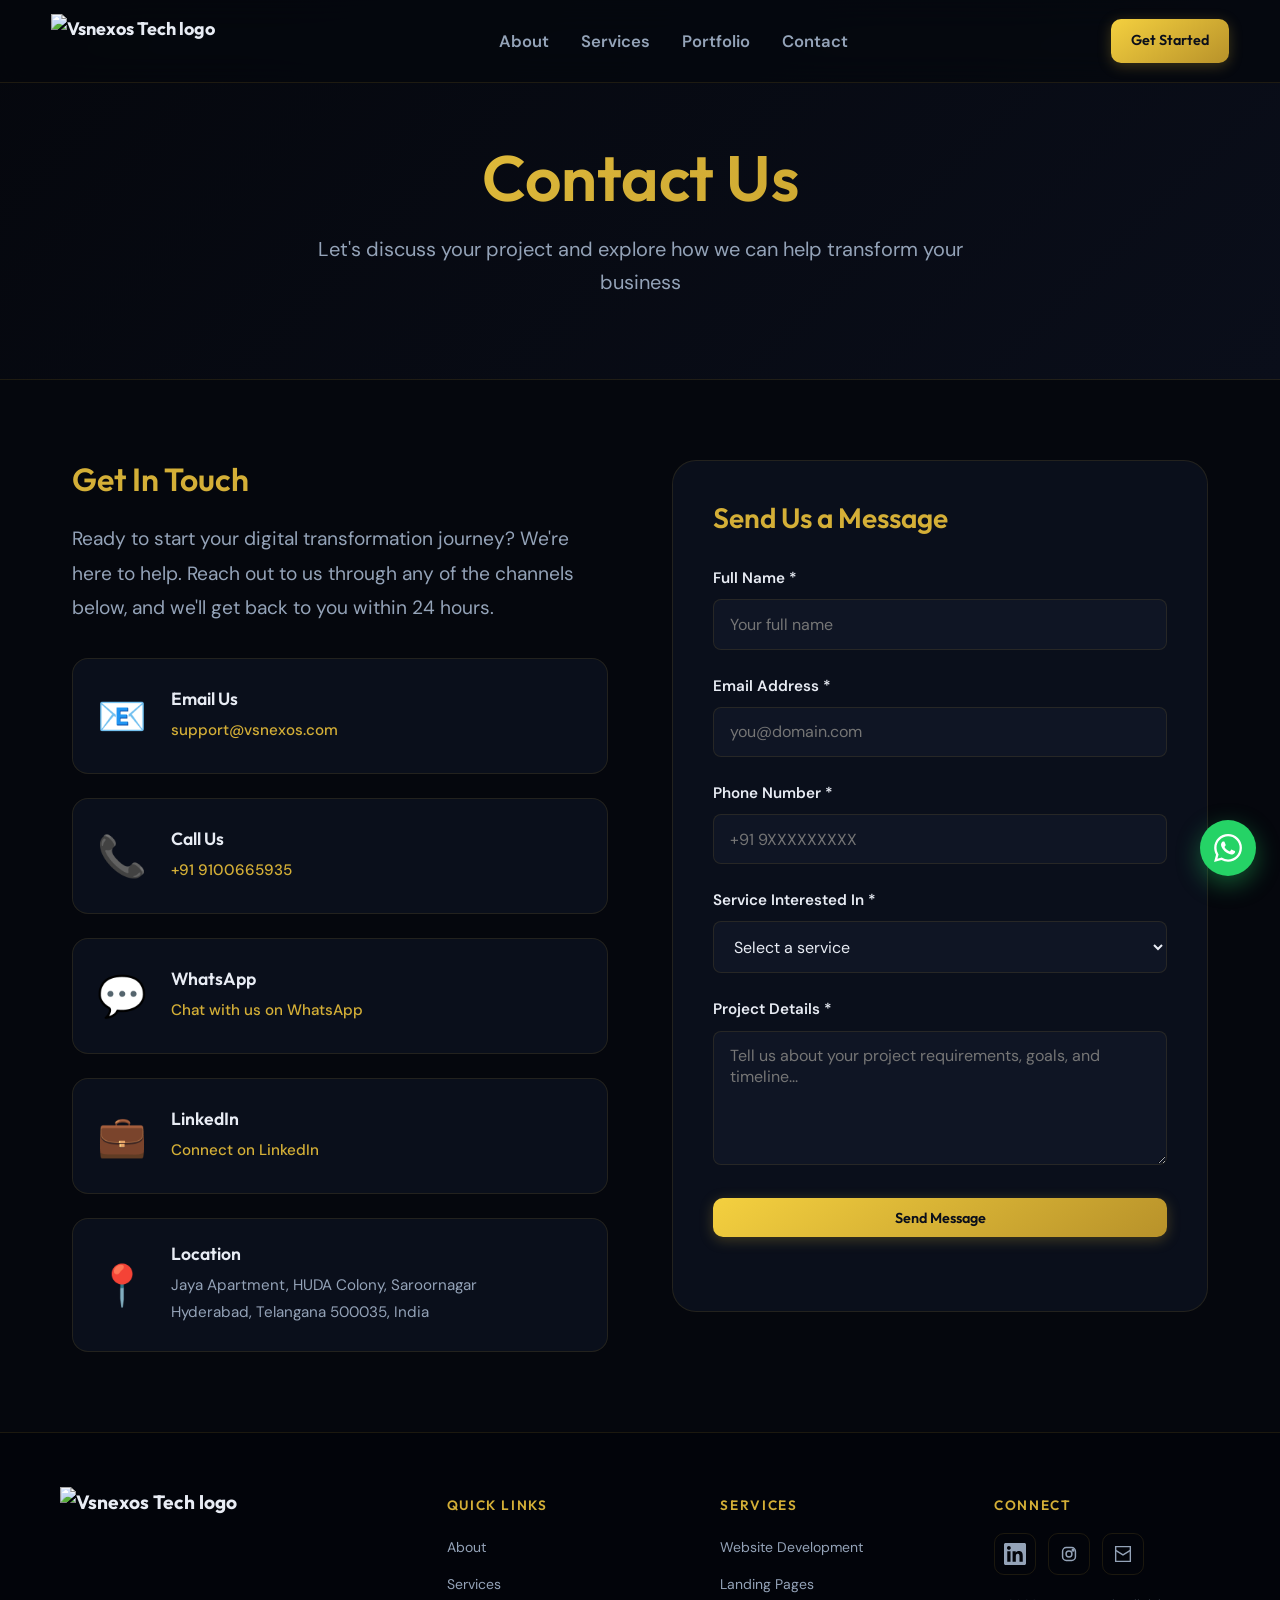
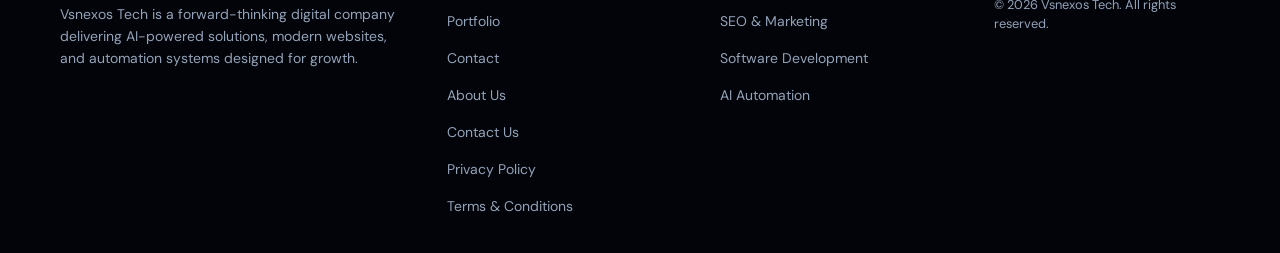
==== commit 30dd6dba: "Your commit message" ====
--- a/contact.html
+++ b/contact.html
@@ -349,12 +349,7 @@
               </div>
             </div>
             
-            <div class="business-hours">
-              <h3>Business Hours</h3>
-              <p><strong>Monday - Friday:</strong> 9:00 AM - 6:00 PM (IST)</p>
-              <p><strong>Saturday:</strong> 10:00 AM - 4:00 PM (IST)</p>
-              <p><strong>Sunday:</strong> Closed</p>
-            </div>
+            
           </div>
           
           <!-- Contact Form -->
